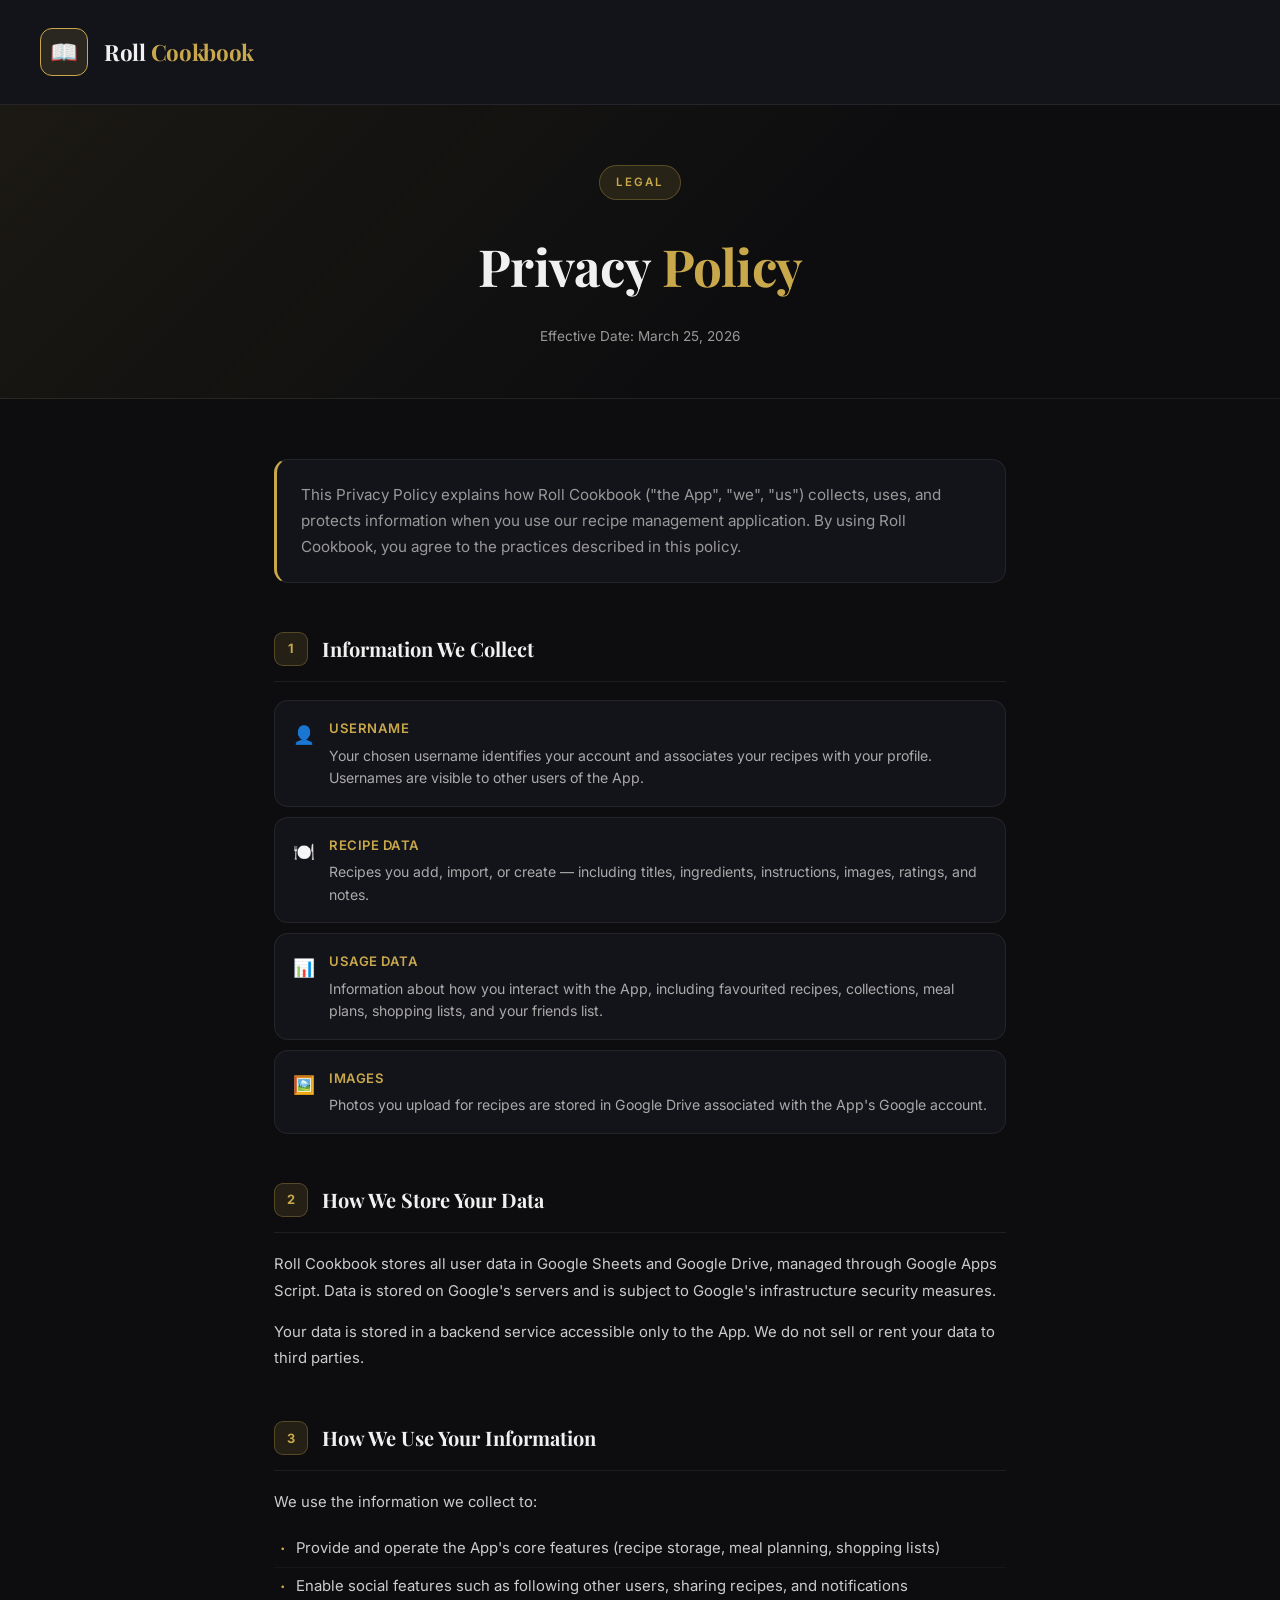
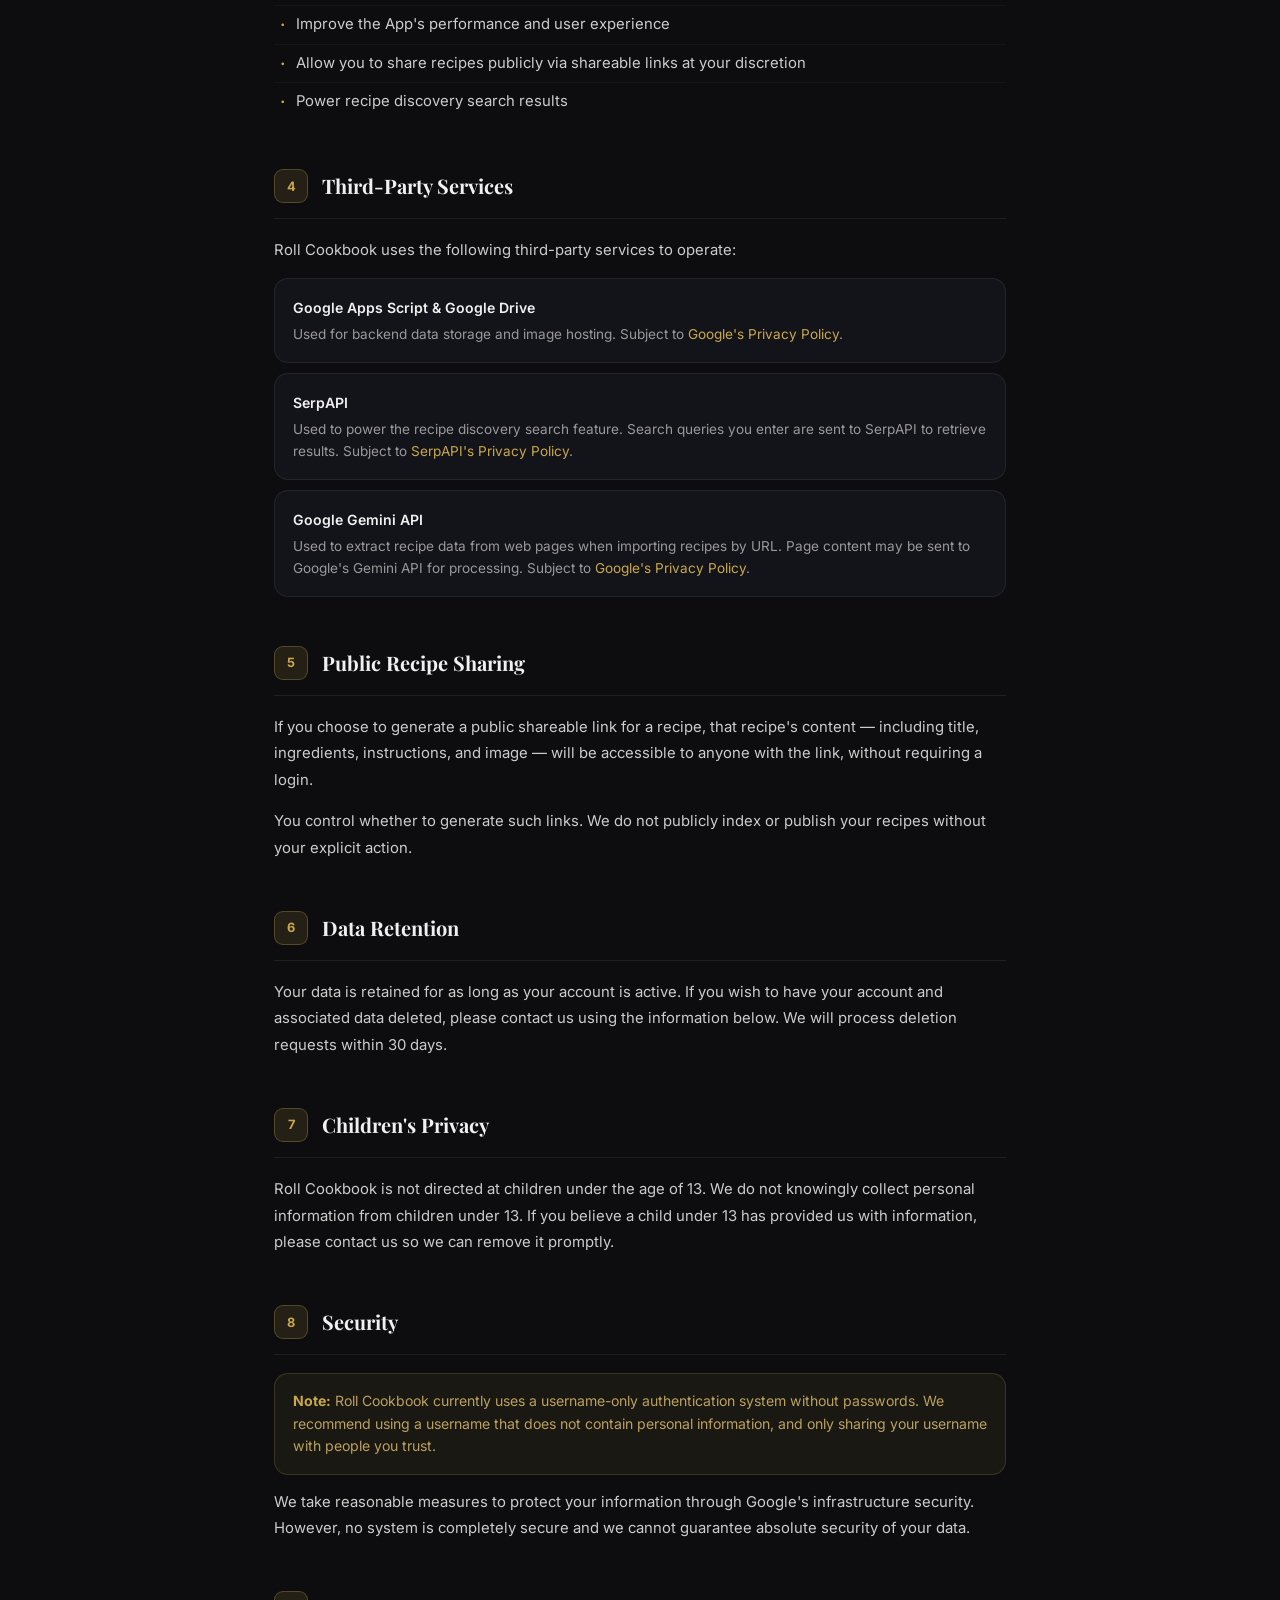
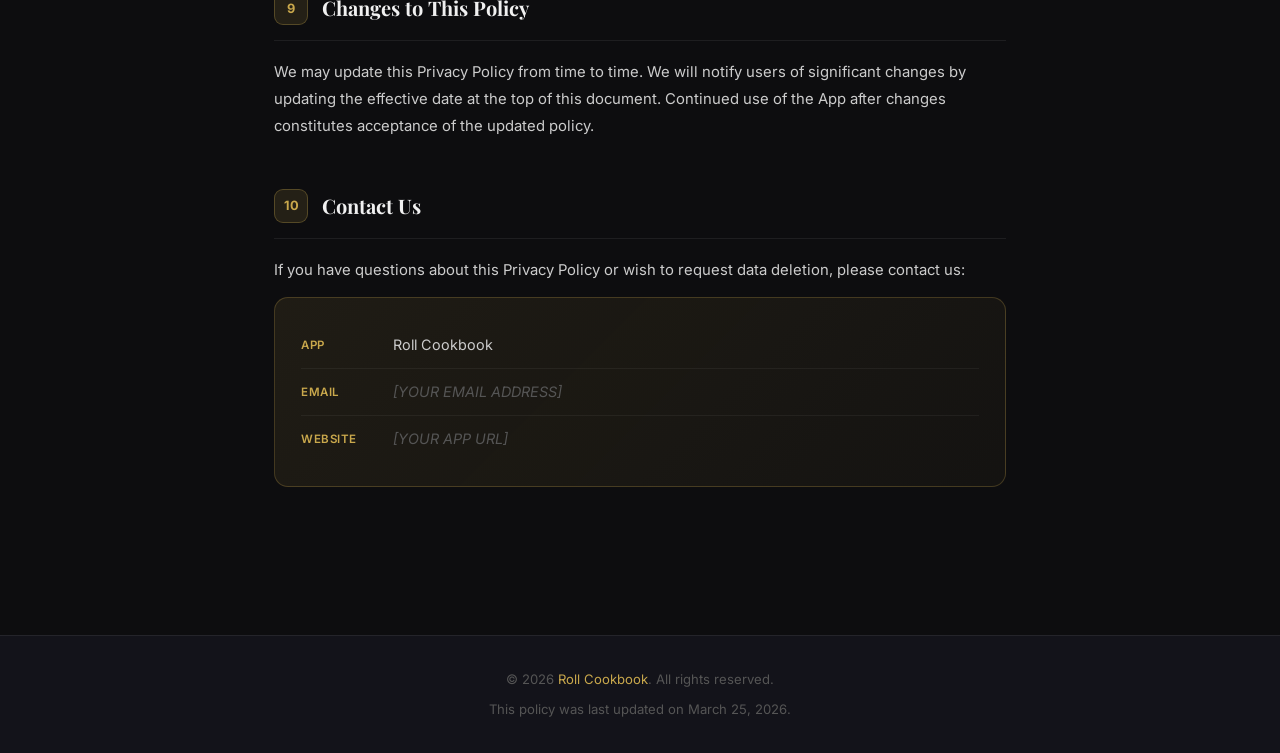
==== privacy_policy.html @ abfa691a "Create privacy_policy.html" ====
<!DOCTYPE html>
<html lang="en">
<head>
  <meta charset="UTF-8">
  <meta name="viewport" content="width=device-width, initial-scale=1.0">
  <title>Privacy Policy — Roll Cookbook</title>
  <style>
    @import url('https://fonts.googleapis.com/css2?family=Playfair+Display:wght@400;700&family=Inter:wght@300;400;500;600&display=swap');

    :root {
      --bg: #0d0d0f;
      --surface: #13131a;
      --gold: #c9a84c;
      --gold-light: #e8c878;
      --gold-dim: rgba(201,168,76,0.12);
      --text: #f0f0f0;
      --text-dim: #999;
      --text-faint: #555;
      --border: rgba(255,255,255,0.07);
      --radius: 14px;
    }

    * { box-sizing: border-box; margin: 0; padding: 0; }

    body {
      font-family: 'Inter', system-ui, sans-serif;
      background: var(--bg);
      color: var(--text);
      line-height: 1.8;
      min-height: 100vh;
    }

    /* ── HEADER ── */
    .site-header {
      background: var(--surface);
      border-bottom: 1px solid var(--border);
      padding: 28px 40px;
      display: flex;
      align-items: center;
      gap: 16px;
    }

    .logo-icon {
      width: 48px;
      height: 48px;
      background: var(--gold-dim);
      border: 1.5px solid var(--gold);
      border-radius: 12px;
      display: flex;
      align-items: center;
      justify-content: center;
      font-size: 1.4em;
    }

    .logo-text {
      font-family: 'Playfair Display', Georgia, serif;
      font-size: 1.4em;
      font-weight: 700;
      letter-spacing: -0.3px;
    }

    .logo-text span { color: var(--gold); }

    /* ── HERO ── */
    .hero {
      background: linear-gradient(135deg, rgba(201,168,76,0.08) 0%, rgba(0,0,0,0) 60%);
      border-bottom: 1px solid var(--border);
      padding: 60px 40px 50px;
      text-align: center;
    }

    .hero-tag {
      display: inline-block;
      background: var(--gold-dim);
      border: 1px solid rgba(201,168,76,0.3);
      color: var(--gold);
      font-size: 0.72em;
      font-weight: 600;
      letter-spacing: 2px;
      text-transform: uppercase;
      padding: 6px 16px;
      border-radius: 20px;
      margin-bottom: 20px;
    }

    .hero h1 {
      font-family: 'Playfair Display', Georgia, serif;
      font-size: clamp(2em, 5vw, 3.2em);
      font-weight: 700;
      letter-spacing: -0.5px;
      margin-bottom: 12px;
    }

    .hero h1 span { color: var(--gold); }

    .hero-date {
      font-size: 0.85em;
      color: var(--text-dim);
    }

    /* ── LAYOUT ── */
    .container {
      max-width: 780px;
      margin: 0 auto;
      padding: 60px 24px 100px;
    }

    /* ── INTRO ── */
    .intro {
      background: var(--surface);
      border: 1px solid var(--border);
      border-left: 3px solid var(--gold);
      border-radius: var(--radius);
      padding: 22px 24px;
      margin-bottom: 48px;
      font-size: 0.95em;
      color: var(--text-dim);
      line-height: 1.7;
    }

    /* ── SECTIONS ── */
    .section {
      margin-bottom: 48px;
    }

    .section-header {
      display: flex;
      align-items: center;
      gap: 14px;
      margin-bottom: 18px;
      padding-bottom: 14px;
      border-bottom: 1px solid var(--border);
    }

    .section-num {
      width: 34px;
      height: 34px;
      background: var(--gold-dim);
      border: 1px solid rgba(201,168,76,0.3);
      border-radius: 9px;
      display: flex;
      align-items: center;
      justify-content: center;
      font-size: 0.8em;
      font-weight: 700;
      color: var(--gold);
      flex-shrink: 0;
    }

    .section h2 {
      font-family: 'Playfair Display', Georgia, serif;
      font-size: 1.25em;
      font-weight: 700;
      color: var(--text);
    }

    .section p {
      font-size: 0.93em;
      color: #ccc;
      line-height: 1.8;
      margin-bottom: 14px;
    }

    .section p:last-child { margin-bottom: 0; }

    /* ── DATA ITEMS ── */
    .data-item {
      background: var(--surface);
      border: 1px solid var(--border);
      border-radius: var(--radius);
      padding: 16px 18px;
      margin-bottom: 10px;
      display: flex;
      gap: 14px;
      align-items: flex-start;
    }

    .data-item-icon {
      font-size: 1.1em;
      flex-shrink: 0;
      margin-top: 2px;
    }

    .data-item-label {
      font-size: 0.82em;
      font-weight: 600;
      color: var(--gold);
      text-transform: uppercase;
      letter-spacing: 0.5px;
      margin-bottom: 4px;
    }

    .data-item-desc {
      font-size: 0.88em;
      color: #aaa;
      line-height: 1.6;
    }

    /* ── THIRD PARTY ── */
    .third-party-item {
      background: var(--surface);
      border: 1px solid var(--border);
      border-radius: var(--radius);
      padding: 16px 18px;
      margin-bottom: 10px;
    }

    .third-party-name {
      font-size: 0.88em;
      font-weight: 600;
      color: var(--text);
      margin-bottom: 4px;
    }

    .third-party-desc {
      font-size: 0.85em;
      color: #999;
      line-height: 1.6;
    }

    .third-party-desc a {
      color: var(--gold);
      text-decoration: none;
    }

    .third-party-desc a:hover { text-decoration: underline; }

    /* ── LIST ── */
    .styled-list {
      list-style: none;
      padding: 0;
      margin: 0 0 14px 0;
    }

    .styled-list li {
      font-size: 0.93em;
      color: #ccc;
      line-height: 1.7;
      padding: 6px 0 6px 22px;
      position: relative;
      border-bottom: 1px solid rgba(255,255,255,0.04);
    }

    .styled-list li:last-child { border-bottom: none; }

    .styled-list li::before {
      content: "·";
      position: absolute;
      left: 6px;
      color: var(--gold);
      font-size: 1.4em;
      line-height: 1.2;
    }

    /* ── CONTACT CARD ── */
    .contact-card {
      background: linear-gradient(135deg, rgba(201,168,76,0.1), rgba(201,168,76,0.04));
      border: 1px solid rgba(201,168,76,0.25);
      border-radius: var(--radius);
      padding: 24px 26px;
    }

    .contact-row {
      display: flex;
      align-items: center;
      gap: 12px;
      padding: 10px 0;
      border-bottom: 1px solid rgba(255,255,255,0.05);
      font-size: 0.9em;
    }

    .contact-row:last-child { border-bottom: none; }

    .contact-label {
      color: var(--gold);
      font-weight: 600;
      font-size: 0.8em;
      text-transform: uppercase;
      letter-spacing: 0.5px;
      width: 80px;
      flex-shrink: 0;
    }

    .contact-value {
      color: #ccc;
    }

    .contact-placeholder {
      color: var(--text-faint);
      font-style: italic;
    }

    /* ── WARNING BOX ── */
    .warning-box {
      background: rgba(201,168,76,0.07);
      border: 1px solid rgba(201,168,76,0.2);
      border-radius: var(--radius);
      padding: 16px 18px;
      margin-bottom: 14px;
      font-size: 0.88em;
      color: #bba060;
      line-height: 1.6;
    }

    .warning-box strong { color: var(--gold); }

    /* ── FOOTER ── */
    .site-footer {
      background: var(--surface);
      border-top: 1px solid var(--border);
      padding: 32px 40px;
      text-align: center;
      font-size: 0.82em;
      color: var(--text-faint);
    }

    .site-footer span { color: var(--gold); }

    /* ── RESPONSIVE ── */
    @media (max-width: 600px) {
      .site-header { padding: 20px; }
      .hero { padding: 40px 20px 36px; }
      .container { padding: 40px 16px 80px; }
      .site-footer { padding: 24px 20px; }
    }
  </style>
</head>
<body>

  <header class="site-header">
    <div class="logo-icon">📖</div>
    <div class="logo-text">Roll <span>Cookbook</span></div>
  </header>

  <div class="hero">
    <div class="hero-tag">Legal</div>
    <h1>Privacy <span>Policy</span></h1>
    <div class="hero-date">Effective Date: March 25, 2026</div>
  </div>

  <div class="container">

    <div class="intro">
      This Privacy Policy explains how Roll Cookbook ("the App", "we", "us") collects, uses, and protects information when you use our recipe management application. By using Roll Cookbook, you agree to the practices described in this policy.
    </div>

    <!-- 1. Information We Collect -->
    <div class="section">
      <div class="section-header">
        <div class="section-num">1</div>
        <h2>Information We Collect</h2>
      </div>

      <div class="data-item">
        <div class="data-item-icon">👤</div>
        <div>
          <div class="data-item-label">Username</div>
          <div class="data-item-desc">Your chosen username identifies your account and associates your recipes with your profile. Usernames are visible to other users of the App.</div>
        </div>
      </div>

      <div class="data-item">
        <div class="data-item-icon">🍽️</div>
        <div>
          <div class="data-item-label">Recipe Data</div>
          <div class="data-item-desc">Recipes you add, import, or create — including titles, ingredients, instructions, images, ratings, and notes.</div>
        </div>
      </div>

      <div class="data-item">
        <div class="data-item-icon">📊</div>
        <div>
          <div class="data-item-label">Usage Data</div>
          <div class="data-item-desc">Information about how you interact with the App, including favourited recipes, collections, meal plans, shopping lists, and your friends list.</div>
        </div>
      </div>

      <div class="data-item">
        <div class="data-item-icon">🖼️</div>
        <div>
          <div class="data-item-label">Images</div>
          <div class="data-item-desc">Photos you upload for recipes are stored in Google Drive associated with the App's Google account.</div>
        </div>
      </div>
    </div>

    <!-- 2. How We Store Your Data -->
    <div class="section">
      <div class="section-header">
        <div class="section-num">2</div>
        <h2>How We Store Your Data</h2>
      </div>
      <p>Roll Cookbook stores all user data in Google Sheets and Google Drive, managed through Google Apps Script. Data is stored on Google's servers and is subject to Google's infrastructure security measures.</p>
      <p>Your data is stored in a backend service accessible only to the App. We do not sell or rent your data to third parties.</p>
    </div>

    <!-- 3. How We Use Your Information -->
    <div class="section">
      <div class="section-header">
        <div class="section-num">3</div>
        <h2>How We Use Your Information</h2>
      </div>
      <p>We use the information we collect to:</p>
      <ul class="styled-list">
        <li>Provide and operate the App's core features (recipe storage, meal planning, shopping lists)</li>
        <li>Enable social features such as following other users, sharing recipes, and notifications</li>
        <li>Improve the App's performance and user experience</li>
        <li>Allow you to share recipes publicly via shareable links at your discretion</li>
        <li>Power recipe discovery search results</li>
      </ul>
    </div>

    <!-- 4. Third-Party Services -->
    <div class="section">
      <div class="section-header">
        <div class="section-num">4</div>
        <h2>Third-Party Services</h2>
      </div>
      <p>Roll Cookbook uses the following third-party services to operate:</p>

      <div class="third-party-item">
        <div class="third-party-name">Google Apps Script &amp; Google Drive</div>
        <div class="third-party-desc">Used for backend data storage and image hosting. Subject to <a href="https://policies.google.com/privacy" target="_blank">Google's Privacy Policy</a>.</div>
      </div>

      <div class="third-party-item">
        <div class="third-party-name">SerpAPI</div>
        <div class="third-party-desc">Used to power the recipe discovery search feature. Search queries you enter are sent to SerpAPI to retrieve results. Subject to <a href="https://serpapi.com/privacy" target="_blank">SerpAPI's Privacy Policy</a>.</div>
      </div>

      <div class="third-party-item">
        <div class="third-party-name">Google Gemini API</div>
        <div class="third-party-desc">Used to extract recipe data from web pages when importing recipes by URL. Page content may be sent to Google's Gemini API for processing. Subject to <a href="https://policies.google.com/privacy" target="_blank">Google's Privacy Policy</a>.</div>
      </div>
    </div>

    <!-- 5. Public Sharing -->
    <div class="section">
      <div class="section-header">
        <div class="section-num">5</div>
        <h2>Public Recipe Sharing</h2>
      </div>
      <p>If you choose to generate a public shareable link for a recipe, that recipe's content — including title, ingredients, instructions, and image — will be accessible to anyone with the link, without requiring a login.</p>
      <p>You control whether to generate such links. We do not publicly index or publish your recipes without your explicit action.</p>
    </div>

    <!-- 6. Data Retention -->
    <div class="section">
      <div class="section-header">
        <div class="section-num">6</div>
        <h2>Data Retention</h2>
      </div>
      <p>Your data is retained for as long as your account is active. If you wish to have your account and associated data deleted, please contact us using the information below. We will process deletion requests within 30 days.</p>
    </div>

    <!-- 7. Children's Privacy -->
    <div class="section">
      <div class="section-header">
        <div class="section-num">7</div>
        <h2>Children's Privacy</h2>
      </div>
      <p>Roll Cookbook is not directed at children under the age of 13. We do not knowingly collect personal information from children under 13. If you believe a child under 13 has provided us with information, please contact us so we can remove it promptly.</p>
    </div>

    <!-- 8. Security -->
    <div class="section">
      <div class="section-header">
        <div class="section-num">8</div>
        <h2>Security</h2>
      </div>
      <div class="warning-box">
        <strong>Note:</strong> Roll Cookbook currently uses a username-only authentication system without passwords. We recommend using a username that does not contain personal information, and only sharing your username with people you trust.
      </div>
      <p>We take reasonable measures to protect your information through Google's infrastructure security. However, no system is completely secure and we cannot guarantee absolute security of your data.</p>
    </div>

    <!-- 9. Changes -->
    <div class="section">
      <div class="section-header">
        <div class="section-num">9</div>
        <h2>Changes to This Policy</h2>
      </div>
      <p>We may update this Privacy Policy from time to time. We will notify users of significant changes by updating the effective date at the top of this document. Continued use of the App after changes constitutes acceptance of the updated policy.</p>
    </div>

    <!-- 10. Contact -->
    <div class="section">
      <div class="section-header">
        <div class="section-num">10</div>
        <h2>Contact Us</h2>
      </div>
      <p>If you have questions about this Privacy Policy or wish to request data deletion, please contact us:</p>
      <div class="contact-card">
        <div class="contact-row">
          <div class="contact-label">App</div>
          <div class="contact-value">Roll Cookbook</div>
        </div>
        <div class="contact-row">
          <div class="contact-label">Email</div>
          <div class="contact-value contact-placeholder">[YOUR EMAIL ADDRESS]</div>
        </div>
        <div class="contact-row">
          <div class="contact-label">Website</div>
          <div class="contact-value contact-placeholder">[YOUR APP URL]</div>
        </div>
      </div>
    </div>

  </div>

  <footer class="site-footer">
    <p>© 2026 <span>Roll Cookbook</span>. All rights reserved.</p>
    <p style="margin-top:6px;">This policy was last updated on March 25, 2026.</p>
  </footer>

</body>
</html>
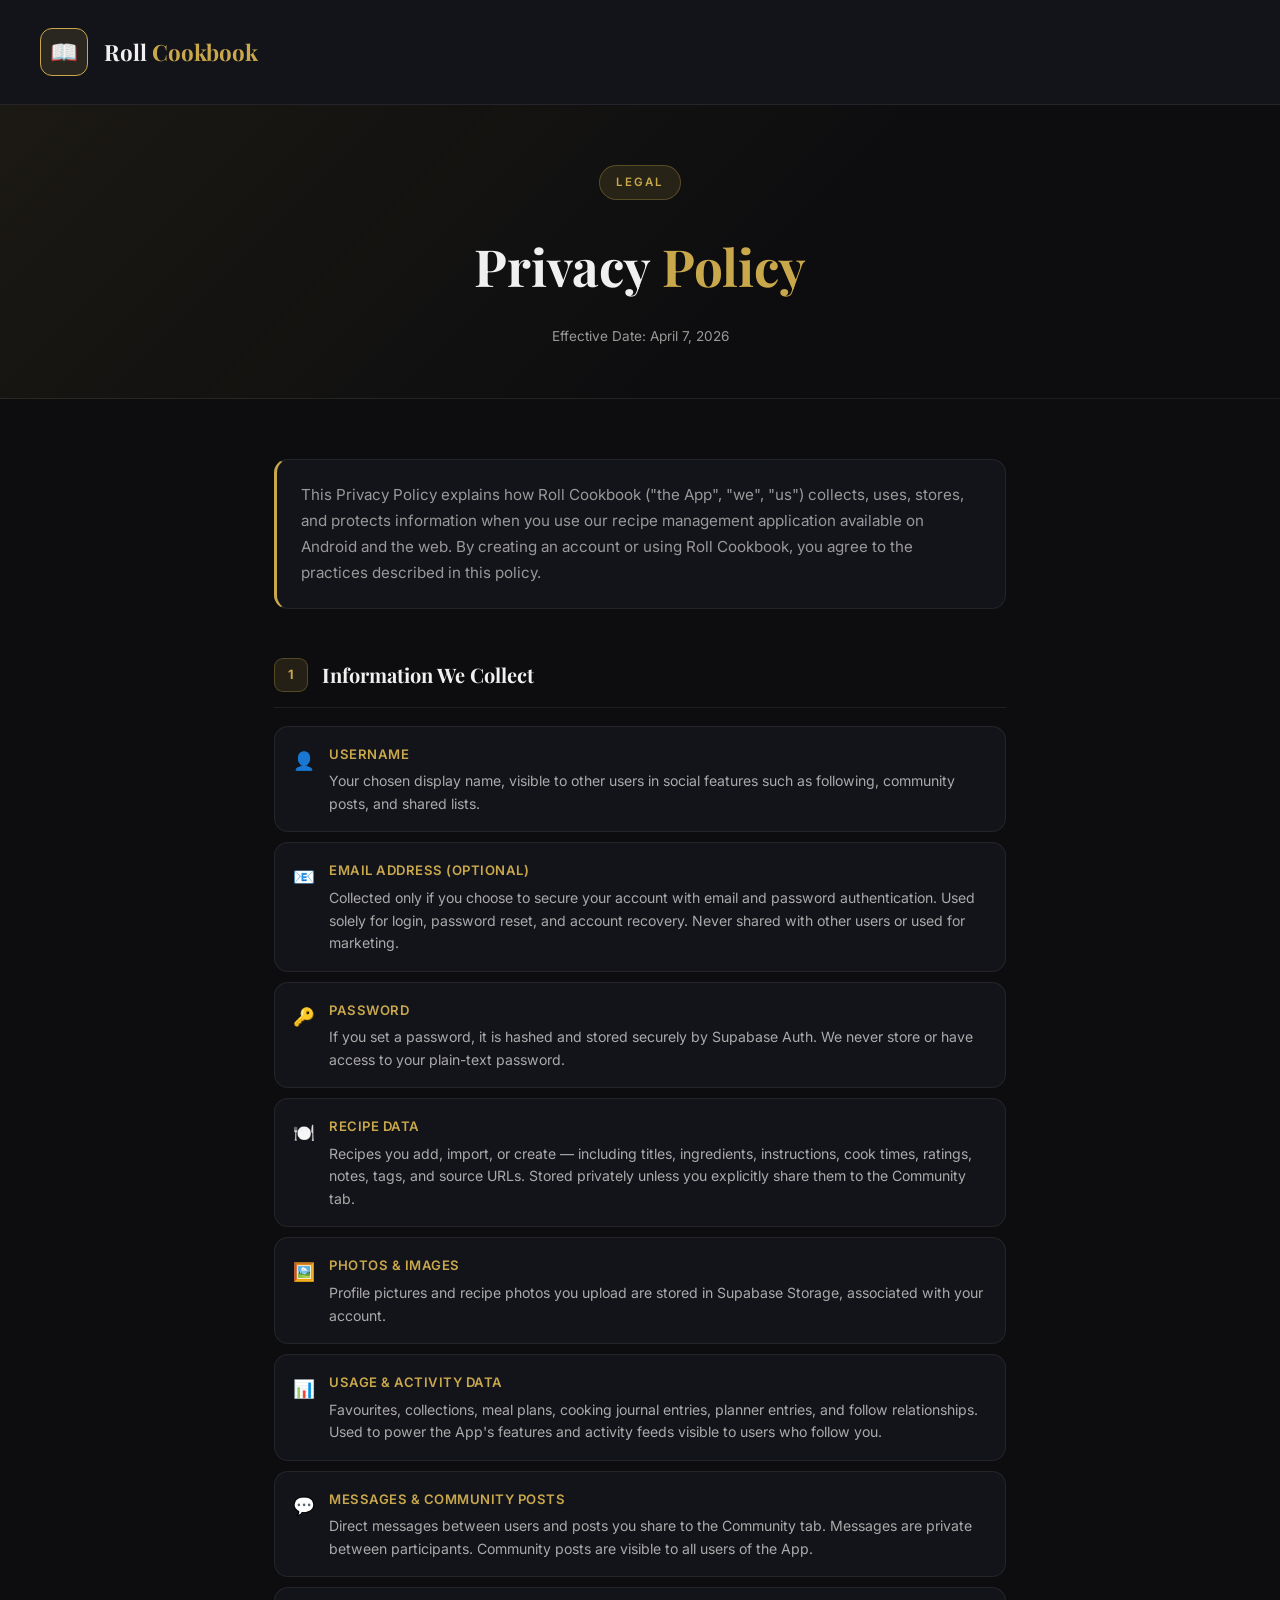
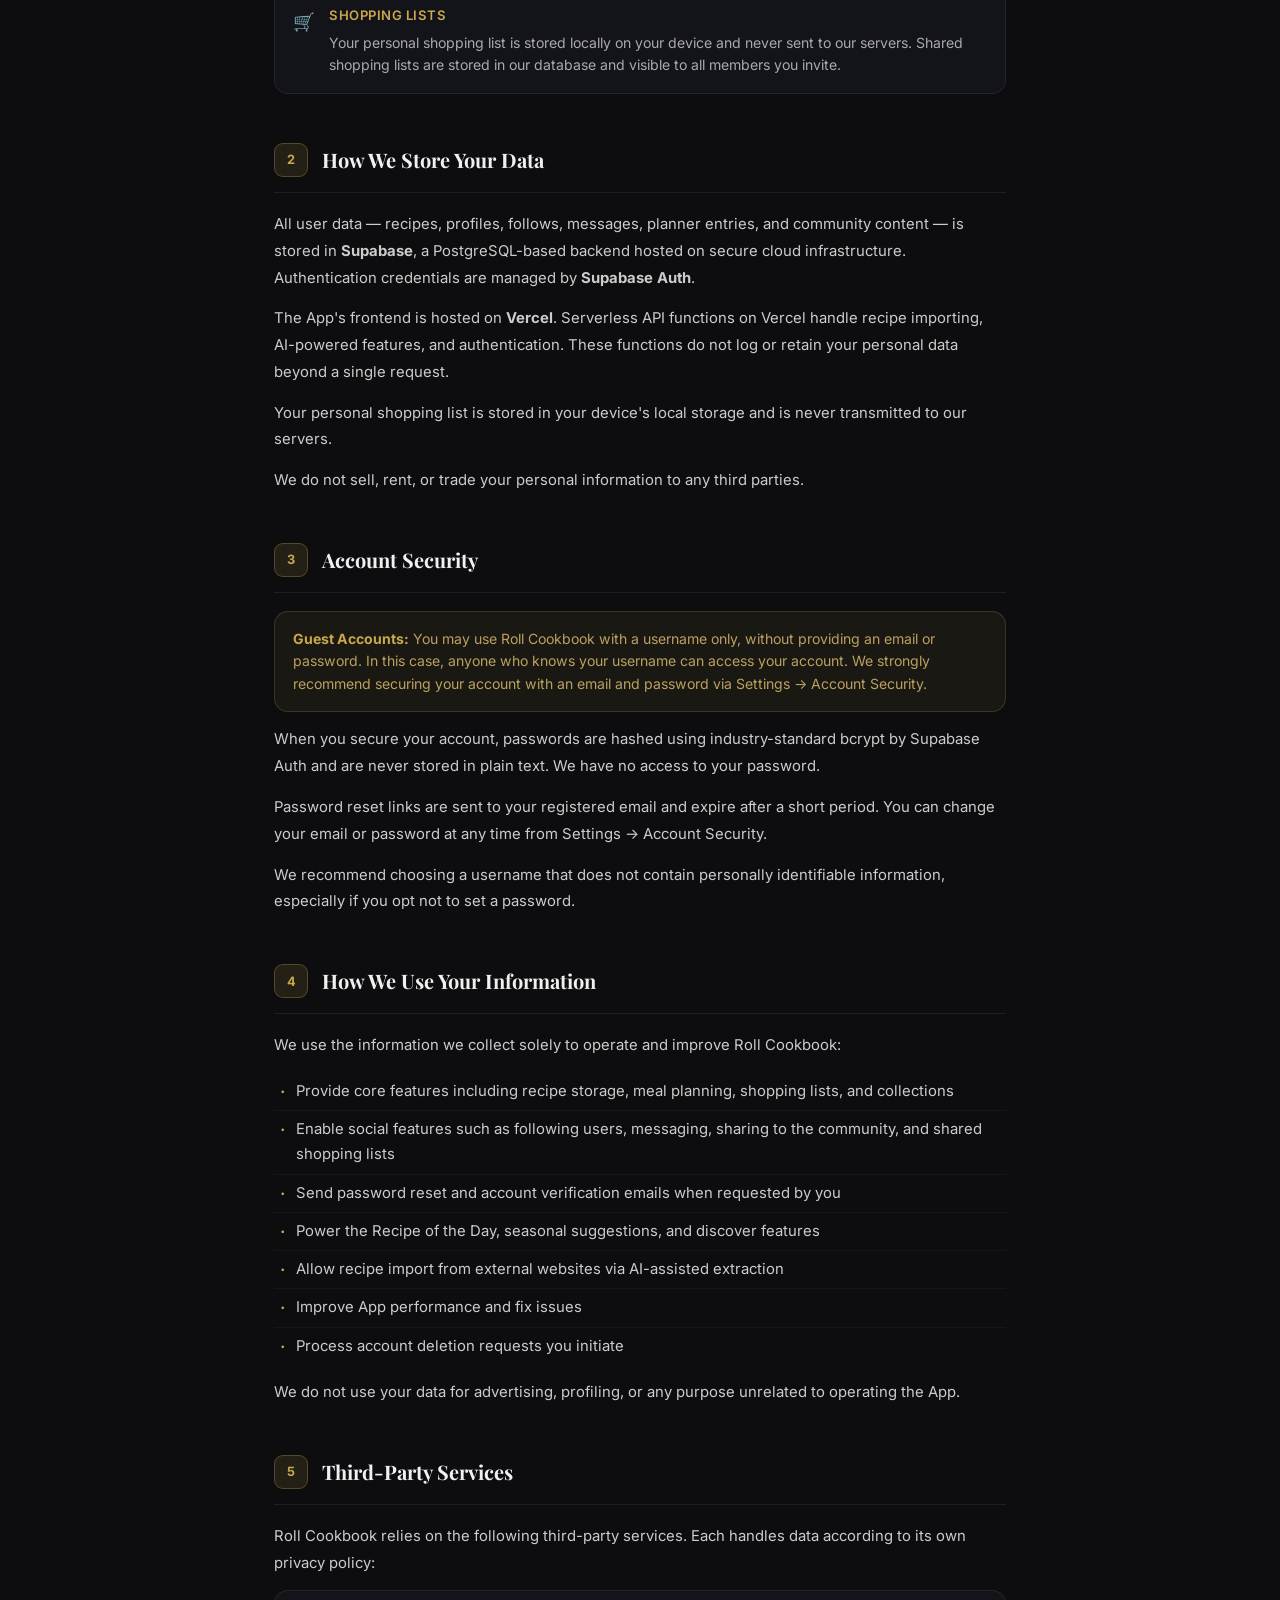
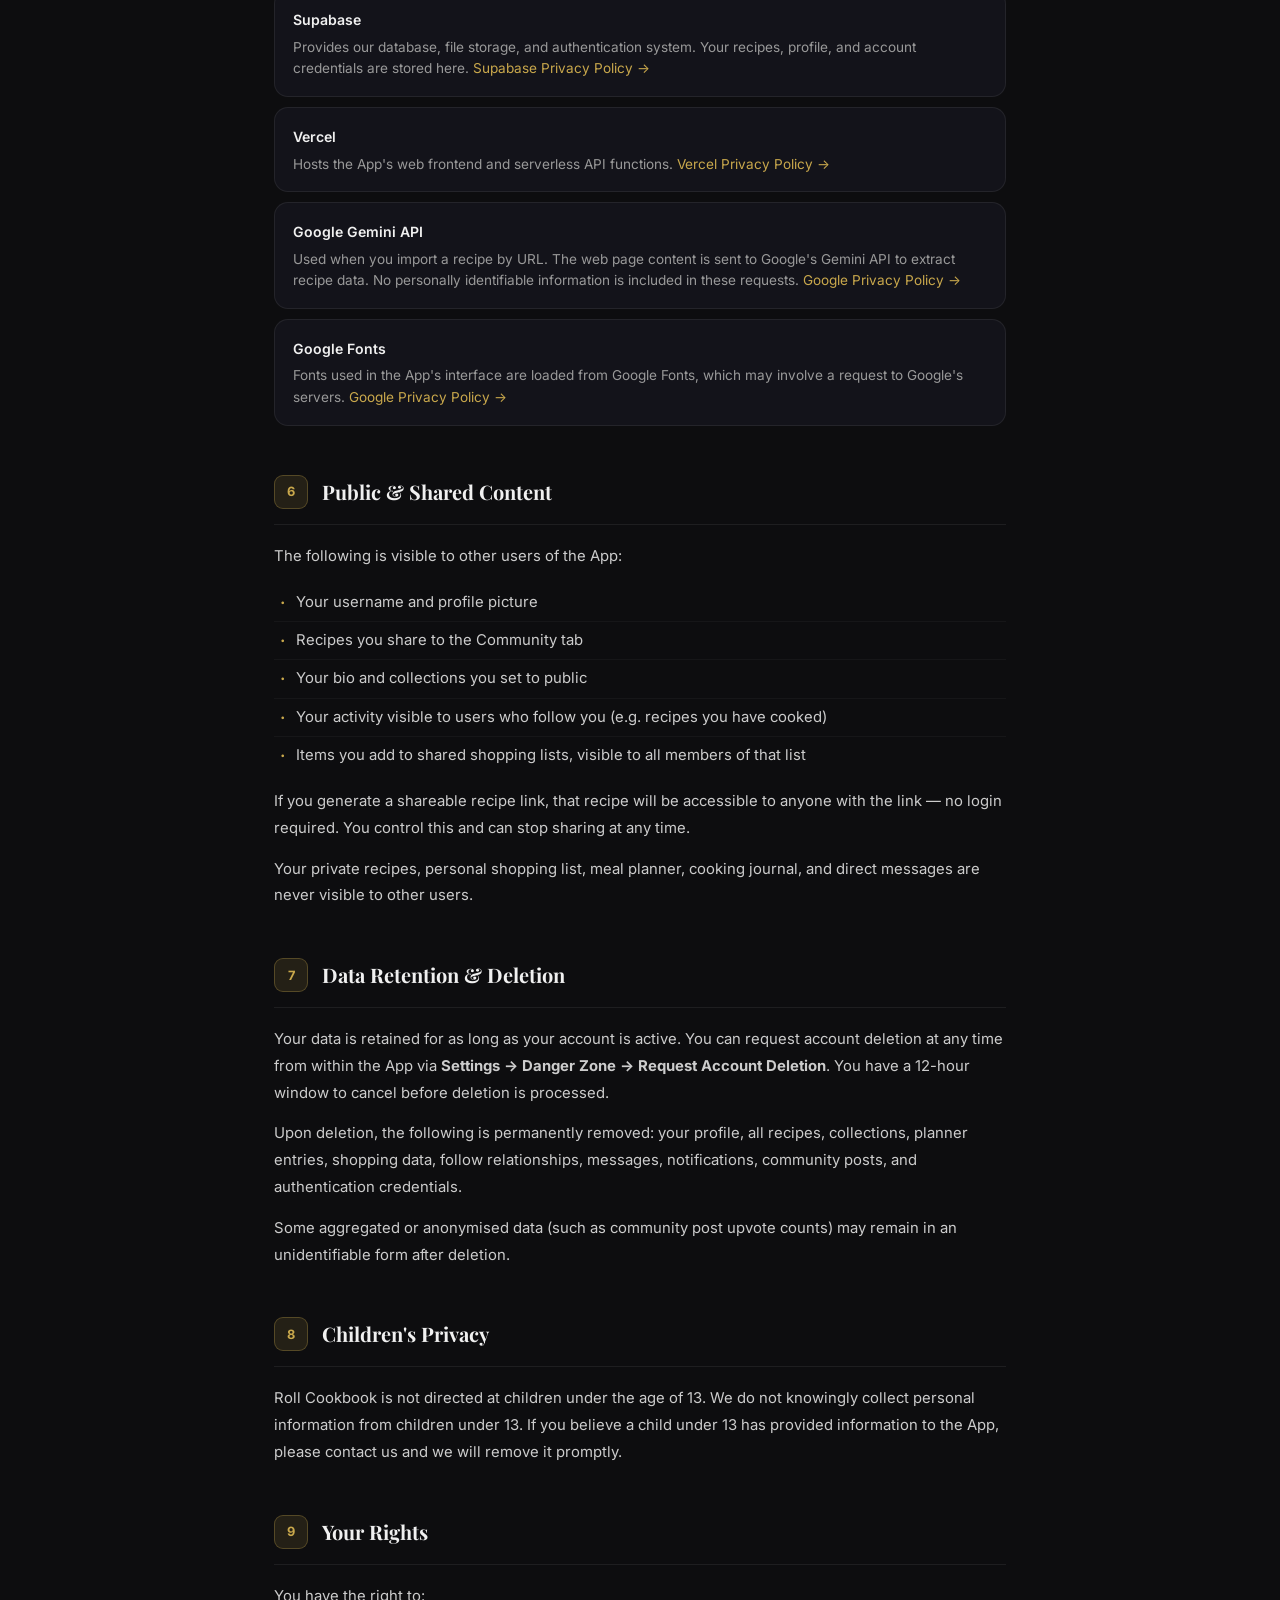
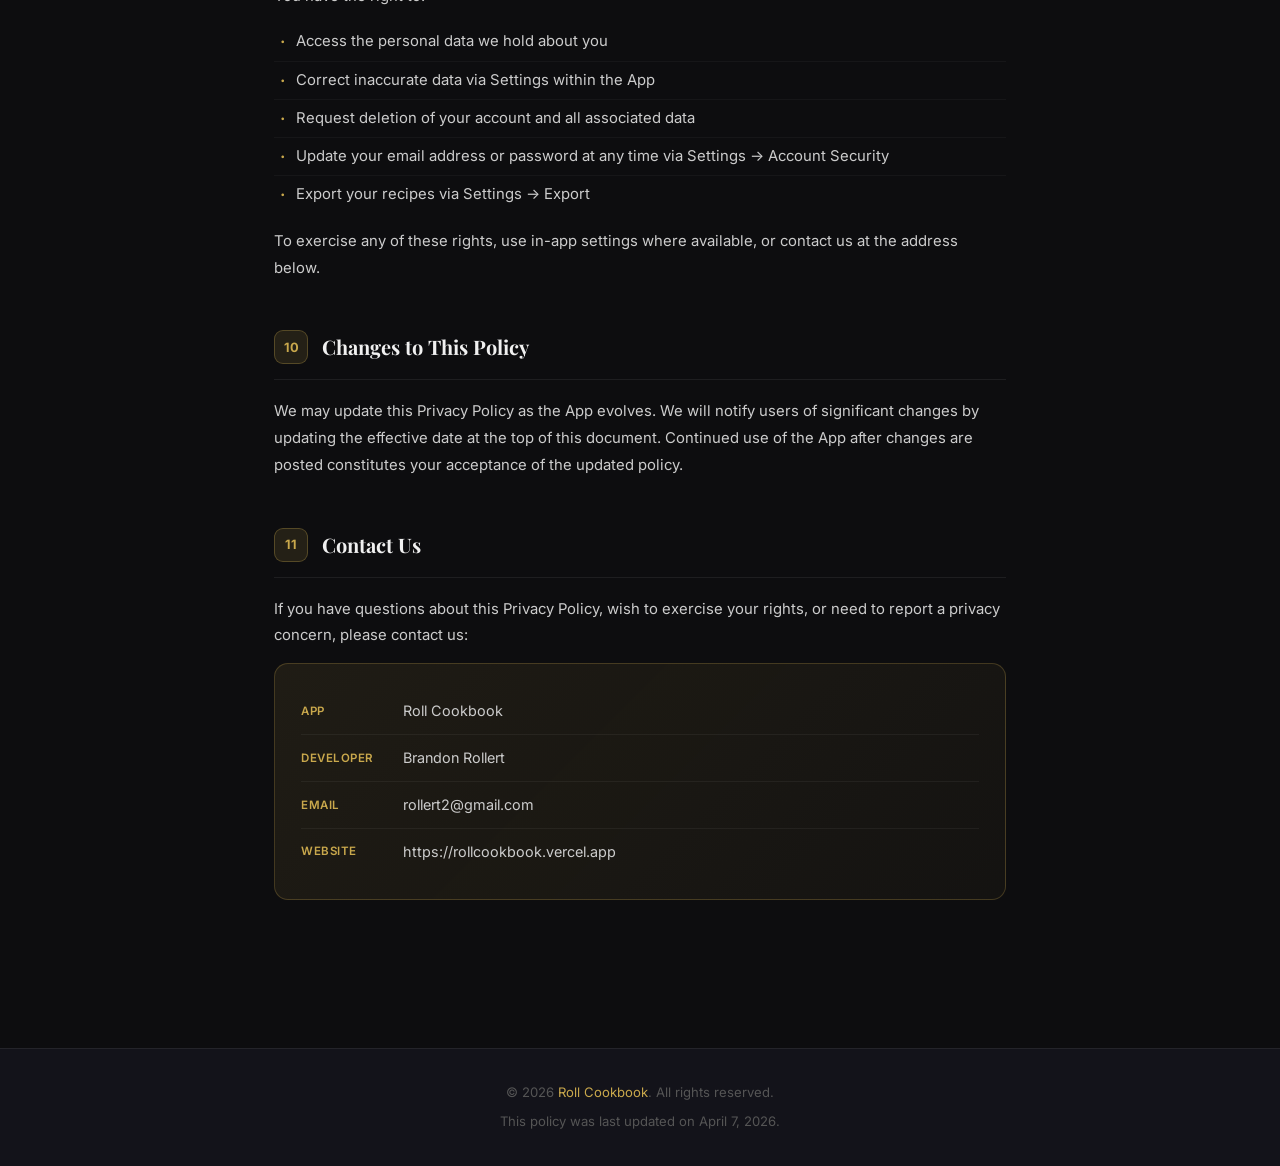
==== commit b19a7223: "Update privacy_policy.html" ====
--- a/privacy_policy.html
+++ b/privacy_policy.html
@@ -6,512 +6,194 @@
   <title>Privacy Policy — Roll Cookbook</title>
   <style>
     @import url('https://fonts.googleapis.com/css2?family=Playfair+Display:wght@400;700&family=Inter:wght@300;400;500;600&display=swap');
-
-    :root {
-      --bg: #0d0d0f;
-      --surface: #13131a;
-      --gold: #c9a84c;
-      --gold-light: #e8c878;
-      --gold-dim: rgba(201,168,76,0.12);
-      --text: #f0f0f0;
-      --text-dim: #999;
-      --text-faint: #555;
-      --border: rgba(255,255,255,0.07);
-      --radius: 14px;
-    }
-
-    * { box-sizing: border-box; margin: 0; padding: 0; }
-
-    body {
-      font-family: 'Inter', system-ui, sans-serif;
-      background: var(--bg);
-      color: var(--text);
-      line-height: 1.8;
-      min-height: 100vh;
-    }
-
-    /* ── HEADER ── */
-    .site-header {
-      background: var(--surface);
-      border-bottom: 1px solid var(--border);
-      padding: 28px 40px;
-      display: flex;
-      align-items: center;
-      gap: 16px;
-    }
-
-    .logo-icon {
-      width: 48px;
-      height: 48px;
-      background: var(--gold-dim);
-      border: 1.5px solid var(--gold);
-      border-radius: 12px;
-      display: flex;
-      align-items: center;
-      justify-content: center;
-      font-size: 1.4em;
-    }
-
-    .logo-text {
-      font-family: 'Playfair Display', Georgia, serif;
-      font-size: 1.4em;
-      font-weight: 700;
-      letter-spacing: -0.3px;
-    }
-
-    .logo-text span { color: var(--gold); }
-
-    /* ── HERO ── */
-    .hero {
-      background: linear-gradient(135deg, rgba(201,168,76,0.08) 0%, rgba(0,0,0,0) 60%);
-      border-bottom: 1px solid var(--border);
-      padding: 60px 40px 50px;
-      text-align: center;
-    }
-
-    .hero-tag {
-      display: inline-block;
-      background: var(--gold-dim);
-      border: 1px solid rgba(201,168,76,0.3);
-      color: var(--gold);
-      font-size: 0.72em;
-      font-weight: 600;
-      letter-spacing: 2px;
-      text-transform: uppercase;
-      padding: 6px 16px;
-      border-radius: 20px;
-      margin-bottom: 20px;
-    }
-
-    .hero h1 {
-      font-family: 'Playfair Display', Georgia, serif;
-      font-size: clamp(2em, 5vw, 3.2em);
-      font-weight: 700;
-      letter-spacing: -0.5px;
-      margin-bottom: 12px;
-    }
-
-    .hero h1 span { color: var(--gold); }
-
-    .hero-date {
-      font-size: 0.85em;
-      color: var(--text-dim);
-    }
-
-    /* ── LAYOUT ── */
-    .container {
-      max-width: 780px;
-      margin: 0 auto;
-      padding: 60px 24px 100px;
-    }
-
-    /* ── INTRO ── */
-    .intro {
-      background: var(--surface);
-      border: 1px solid var(--border);
-      border-left: 3px solid var(--gold);
-      border-radius: var(--radius);
-      padding: 22px 24px;
-      margin-bottom: 48px;
-      font-size: 0.95em;
-      color: var(--text-dim);
-      line-height: 1.7;
-    }
-
-    /* ── SECTIONS ── */
-    .section {
-      margin-bottom: 48px;
-    }
-
-    .section-header {
-      display: flex;
-      align-items: center;
-      gap: 14px;
-      margin-bottom: 18px;
-      padding-bottom: 14px;
-      border-bottom: 1px solid var(--border);
-    }
-
-    .section-num {
-      width: 34px;
-      height: 34px;
-      background: var(--gold-dim);
-      border: 1px solid rgba(201,168,76,0.3);
-      border-radius: 9px;
-      display: flex;
-      align-items: center;
-      justify-content: center;
-      font-size: 0.8em;
-      font-weight: 700;
-      color: var(--gold);
-      flex-shrink: 0;
-    }
-
-    .section h2 {
-      font-family: 'Playfair Display', Georgia, serif;
-      font-size: 1.25em;
-      font-weight: 700;
-      color: var(--text);
-    }
-
-    .section p {
-      font-size: 0.93em;
-      color: #ccc;
-      line-height: 1.8;
-      margin-bottom: 14px;
-    }
-
-    .section p:last-child { margin-bottom: 0; }
-
-    /* ── DATA ITEMS ── */
-    .data-item {
-      background: var(--surface);
-      border: 1px solid var(--border);
-      border-radius: var(--radius);
-      padding: 16px 18px;
-      margin-bottom: 10px;
-      display: flex;
-      gap: 14px;
-      align-items: flex-start;
-    }
-
-    .data-item-icon {
-      font-size: 1.1em;
-      flex-shrink: 0;
-      margin-top: 2px;
-    }
-
-    .data-item-label {
-      font-size: 0.82em;
-      font-weight: 600;
-      color: var(--gold);
-      text-transform: uppercase;
-      letter-spacing: 0.5px;
-      margin-bottom: 4px;
-    }
-
-    .data-item-desc {
-      font-size: 0.88em;
-      color: #aaa;
-      line-height: 1.6;
-    }
-
-    /* ── THIRD PARTY ── */
-    .third-party-item {
-      background: var(--surface);
-      border: 1px solid var(--border);
-      border-radius: var(--radius);
-      padding: 16px 18px;
-      margin-bottom: 10px;
-    }
-
-    .third-party-name {
-      font-size: 0.88em;
-      font-weight: 600;
-      color: var(--text);
-      margin-bottom: 4px;
-    }
-
-    .third-party-desc {
-      font-size: 0.85em;
-      color: #999;
-      line-height: 1.6;
-    }
-
-    .third-party-desc a {
-      color: var(--gold);
-      text-decoration: none;
-    }
-
-    .third-party-desc a:hover { text-decoration: underline; }
-
-    /* ── LIST ── */
-    .styled-list {
-      list-style: none;
-      padding: 0;
-      margin: 0 0 14px 0;
-    }
-
-    .styled-list li {
-      font-size: 0.93em;
-      color: #ccc;
-      line-height: 1.7;
-      padding: 6px 0 6px 22px;
-      position: relative;
-      border-bottom: 1px solid rgba(255,255,255,0.04);
-    }
-
-    .styled-list li:last-child { border-bottom: none; }
-
-    .styled-list li::before {
-      content: "·";
-      position: absolute;
-      left: 6px;
-      color: var(--gold);
-      font-size: 1.4em;
-      line-height: 1.2;
-    }
-
-    /* ── CONTACT CARD ── */
-    .contact-card {
-      background: linear-gradient(135deg, rgba(201,168,76,0.1), rgba(201,168,76,0.04));
-      border: 1px solid rgba(201,168,76,0.25);
-      border-radius: var(--radius);
-      padding: 24px 26px;
-    }
-
-    .contact-row {
-      display: flex;
-      align-items: center;
-      gap: 12px;
-      padding: 10px 0;
-      border-bottom: 1px solid rgba(255,255,255,0.05);
-      font-size: 0.9em;
-    }
-
-    .contact-row:last-child { border-bottom: none; }
-
-    .contact-label {
-      color: var(--gold);
-      font-weight: 600;
-      font-size: 0.8em;
-      text-transform: uppercase;
-      letter-spacing: 0.5px;
-      width: 80px;
-      flex-shrink: 0;
-    }
-
-    .contact-value {
-      color: #ccc;
-    }
-
-    .contact-placeholder {
-      color: var(--text-faint);
-      font-style: italic;
-    }
-
-    /* ── WARNING BOX ── */
-    .warning-box {
-      background: rgba(201,168,76,0.07);
-      border: 1px solid rgba(201,168,76,0.2);
-      border-radius: var(--radius);
-      padding: 16px 18px;
-      margin-bottom: 14px;
-      font-size: 0.88em;
-      color: #bba060;
-      line-height: 1.6;
-    }
-
-    .warning-box strong { color: var(--gold); }
-
-    /* ── FOOTER ── */
-    .site-footer {
-      background: var(--surface);
-      border-top: 1px solid var(--border);
-      padding: 32px 40px;
-      text-align: center;
-      font-size: 0.82em;
-      color: var(--text-faint);
-    }
-
-    .site-footer span { color: var(--gold); }
-
-    /* ── RESPONSIVE ── */
-    @media (max-width: 600px) {
-      .site-header { padding: 20px; }
-      .hero { padding: 40px 20px 36px; }
-      .container { padding: 40px 16px 80px; }
-      .site-footer { padding: 24px 20px; }
-    }
+    :root { --bg:#0d0d0f; --surface:#13131a; --gold:#c9a84c; --gold-dim:rgba(201,168,76,0.12); --text:#f0f0f0; --text-dim:#999; --text-faint:#555; --border:rgba(255,255,255,0.07); --radius:14px; }
+    * { box-sizing:border-box; margin:0; padding:0; }
+    body { font-family:'Inter',system-ui,sans-serif; background:var(--bg); color:var(--text); line-height:1.8; min-height:100vh; }
+    .site-header { background:var(--surface); border-bottom:1px solid var(--border); padding:28px 40px; display:flex; align-items:center; gap:16px; }
+    .logo-icon { width:48px; height:48px; background:var(--gold-dim); border:1.5px solid var(--gold); border-radius:12px; display:flex; align-items:center; justify-content:center; font-size:1.4em; }
+    .logo-text { font-family:"Playfair Display",Georgia,serif; font-size:1.4em; font-weight:700; }
+    .logo-text span { color:var(--gold); }
+    .hero { background:linear-gradient(135deg,rgba(201,168,76,0.08) 0%,rgba(0,0,0,0) 60%); border-bottom:1px solid var(--border); padding:60px 40px 50px; text-align:center; }
+    .hero-tag { display:inline-block; background:var(--gold-dim); border:1px solid rgba(201,168,76,0.3); color:var(--gold); font-size:0.72em; font-weight:600; letter-spacing:2px; text-transform:uppercase; padding:6px 16px; border-radius:20px; margin-bottom:20px; }
+    .hero h1 { font-family:"Playfair Display",Georgia,serif; font-size:clamp(2em,5vw,3.2em); font-weight:700; margin-bottom:12px; }
+    .hero h1 span { color:var(--gold); }
+    .hero-date { font-size:0.85em; color:var(--text-dim); }
+    .container { max-width:780px; margin:0 auto; padding:60px 24px 100px; }
+    .intro { background:var(--surface); border:1px solid var(--border); border-left:3px solid var(--gold); border-radius:var(--radius); padding:22px 24px; margin-bottom:48px; font-size:0.95em; color:var(--text-dim); line-height:1.7; }
+    .section { margin-bottom:48px; }
+    .section-header { display:flex; align-items:center; gap:14px; margin-bottom:18px; padding-bottom:14px; border-bottom:1px solid var(--border); }
+    .section-num { width:34px; height:34px; background:var(--gold-dim); border:1px solid rgba(201,168,76,0.3); border-radius:9px; display:flex; align-items:center; justify-content:center; font-size:0.8em; font-weight:700; color:var(--gold); flex-shrink:0; }
+    .section h2 { font-family:"Playfair Display",Georgia,serif; font-size:1.25em; font-weight:700; }
+    .section p { font-size:0.93em; color:#ccc; line-height:1.8; margin-bottom:14px; }
+    .section p:last-child { margin-bottom:0; }
+    .data-item { background:var(--surface); border:1px solid var(--border); border-radius:var(--radius); padding:16px 18px; margin-bottom:10px; display:flex; gap:14px; align-items:flex-start; }
+    .data-item-icon { font-size:1.1em; flex-shrink:0; margin-top:2px; }
+    .data-item-label { font-size:0.82em; font-weight:600; color:var(--gold); text-transform:uppercase; letter-spacing:0.5px; margin-bottom:4px; }
+    .data-item-desc { font-size:0.88em; color:#aaa; line-height:1.6; }
+    .third-party-item { background:var(--surface); border:1px solid var(--border); border-radius:var(--radius); padding:16px 18px; margin-bottom:10px; }
+    .third-party-name { font-size:0.88em; font-weight:600; color:var(--text); margin-bottom:4px; }
+    .third-party-desc { font-size:0.85em; color:#999; line-height:1.6; }
+    .third-party-desc a { color:var(--gold); text-decoration:none; }
+    .third-party-desc a:hover { text-decoration:underline; }
+    .styled-list { list-style:none; padding:0; margin:0 0 14px 0; }
+    .styled-list li { font-size:0.93em; color:#ccc; line-height:1.7; padding:6px 0 6px 22px; position:relative; border-bottom:1px solid rgba(255,255,255,0.04); }
+    .styled-list li:last-child { border-bottom:none; }
+    .styled-list li::before { content:"·"; position:absolute; left:6px; color:var(--gold); font-size:1.4em; line-height:1.2; }
+    .info-box { background:rgba(201,168,76,0.07); border:1px solid rgba(201,168,76,0.2); border-radius:var(--radius); padding:16px 18px; margin-bottom:14px; font-size:0.88em; color:#bba060; line-height:1.6; }
+    .info-box strong { color:var(--gold); }
+    .contact-card { background:linear-gradient(135deg,rgba(201,168,76,0.1),rgba(201,168,76,0.04)); border:1px solid rgba(201,168,76,0.25); border-radius:var(--radius); padding:24px 26px; }
+    .contact-row { display:flex; align-items:center; gap:12px; padding:10px 0; border-bottom:1px solid rgba(255,255,255,0.05); font-size:0.9em; }
+    .contact-row:last-child { border-bottom:none; }
+    .contact-label { color:var(--gold); font-weight:600; font-size:0.8em; text-transform:uppercase; letter-spacing:0.5px; width:90px; flex-shrink:0; }
+    .contact-value { color:#ccc; }
+    .site-footer { background:var(--surface); border-top:1px solid var(--border); padding:32px 40px; text-align:center; font-size:0.82em; color:var(--text-faint); }
+    .site-footer span { color:var(--gold); }
+    @media(max-width:600px){ .site-header{padding:20px;} .hero{padding:40px 20px 36px;} .container{padding:40px 16px 80px;} .site-footer{padding:24px 20px;} }
   </style>
 </head>
 <body>
 
-  <header class="site-header">
-    <div class="logo-icon">📖</div>
-    <div class="logo-text">Roll <span>Cookbook</span></div>
-  </header>
+<header class="site-header">
+  <div class="logo-icon">📖</div>
+  <div class="logo-text">Roll <span>Cookbook</span></div>
+</header>
 
-  <div class="hero">
-    <div class="hero-tag">Legal</div>
-    <h1>Privacy <span>Policy</span></h1>
-    <div class="hero-date">Effective Date: March 25, 2026</div>
+<div class="hero">
+  <div class="hero-tag">Legal</div>
+  <h1>Privacy <span>Policy</span></h1>
+  <div class="hero-date">Effective Date: April 7, 2026</div>
+</div>
+
+<div class="container">
+
+  <div class="intro">
+    This Privacy Policy explains how Roll Cookbook ("the App", "we", "us") collects, uses, stores, and protects information when you use our recipe management application available on Android and the web. By creating an account or using Roll Cookbook, you agree to the practices described in this policy.
   </div>
 
-  <div class="container">
-
-    <div class="intro">
-      This Privacy Policy explains how Roll Cookbook ("the App", "we", "us") collects, uses, and protects information when you use our recipe management application. By using Roll Cookbook, you agree to the practices described in this policy.
-    </div>
-
-    <!-- 1. Information We Collect -->
-    <div class="section">
-      <div class="section-header">
-        <div class="section-num">1</div>
-        <h2>Information We Collect</h2>
-      </div>
-
-      <div class="data-item">
-        <div class="data-item-icon">👤</div>
-        <div>
-          <div class="data-item-label">Username</div>
-          <div class="data-item-desc">Your chosen username identifies your account and associates your recipes with your profile. Usernames are visible to other users of the App.</div>
-        </div>
-      </div>
-
-      <div class="data-item">
-        <div class="data-item-icon">🍽️</div>
-        <div>
-          <div class="data-item-label">Recipe Data</div>
-          <div class="data-item-desc">Recipes you add, import, or create — including titles, ingredients, instructions, images, ratings, and notes.</div>
-        </div>
-      </div>
-
-      <div class="data-item">
-        <div class="data-item-icon">📊</div>
-        <div>
-          <div class="data-item-label">Usage Data</div>
-          <div class="data-item-desc">Information about how you interact with the App, including favourited recipes, collections, meal plans, shopping lists, and your friends list.</div>
-        </div>
-      </div>
-
-      <div class="data-item">
-        <div class="data-item-icon">🖼️</div>
-        <div>
-          <div class="data-item-label">Images</div>
-          <div class="data-item-desc">Photos you upload for recipes are stored in Google Drive associated with the App's Google account.</div>
-        </div>
-      </div>
-    </div>
-
-    <!-- 2. How We Store Your Data -->
-    <div class="section">
-      <div class="section-header">
-        <div class="section-num">2</div>
-        <h2>How We Store Your Data</h2>
-      </div>
-      <p>Roll Cookbook stores all user data in Google Sheets and Google Drive, managed through Google Apps Script. Data is stored on Google's servers and is subject to Google's infrastructure security measures.</p>
-      <p>Your data is stored in a backend service accessible only to the App. We do not sell or rent your data to third parties.</p>
-    </div>
-
-    <!-- 3. How We Use Your Information -->
-    <div class="section">
-      <div class="section-header">
-        <div class="section-num">3</div>
-        <h2>How We Use Your Information</h2>
-      </div>
-      <p>We use the information we collect to:</p>
-      <ul class="styled-list">
-        <li>Provide and operate the App's core features (recipe storage, meal planning, shopping lists)</li>
-        <li>Enable social features such as following other users, sharing recipes, and notifications</li>
-        <li>Improve the App's performance and user experience</li>
-        <li>Allow you to share recipes publicly via shareable links at your discretion</li>
-        <li>Power recipe discovery search results</li>
-      </ul>
-    </div>
-
-    <!-- 4. Third-Party Services -->
-    <div class="section">
-      <div class="section-header">
-        <div class="section-num">4</div>
-        <h2>Third-Party Services</h2>
-      </div>
-      <p>Roll Cookbook uses the following third-party services to operate:</p>
-
-      <div class="third-party-item">
-        <div class="third-party-name">Google Apps Script &amp; Google Drive</div>
-        <div class="third-party-desc">Used for backend data storage and image hosting. Subject to <a href="https://policies.google.com/privacy" target="_blank">Google's Privacy Policy</a>.</div>
-      </div>
-
-      <div class="third-party-item">
-        <div class="third-party-name">SerpAPI</div>
-        <div class="third-party-desc">Used to power the recipe discovery search feature. Search queries you enter are sent to SerpAPI to retrieve results. Subject to <a href="https://serpapi.com/privacy" target="_blank">SerpAPI's Privacy Policy</a>.</div>
-      </div>
-
-      <div class="third-party-item">
-        <div class="third-party-name">Google Gemini API</div>
-        <div class="third-party-desc">Used to extract recipe data from web pages when importing recipes by URL. Page content may be sent to Google's Gemini API for processing. Subject to <a href="https://policies.google.com/privacy" target="_blank">Google's Privacy Policy</a>.</div>
-      </div>
-    </div>
-
-    <!-- 5. Public Sharing -->
-    <div class="section">
-      <div class="section-header">
-        <div class="section-num">5</div>
-        <h2>Public Recipe Sharing</h2>
-      </div>
-      <p>If you choose to generate a public shareable link for a recipe, that recipe's content — including title, ingredients, instructions, and image — will be accessible to anyone with the link, without requiring a login.</p>
-      <p>You control whether to generate such links. We do not publicly index or publish your recipes without your explicit action.</p>
-    </div>
-
-    <!-- 6. Data Retention -->
-    <div class="section">
-      <div class="section-header">
-        <div class="section-num">6</div>
-        <h2>Data Retention</h2>
-      </div>
-      <p>Your data is retained for as long as your account is active. If you wish to have your account and associated data deleted, please contact us using the information below. We will process deletion requests within 30 days.</p>
-    </div>
-
-    <!-- 7. Children's Privacy -->
-    <div class="section">
-      <div class="section-header">
-        <div class="section-num">7</div>
-        <h2>Children's Privacy</h2>
-      </div>
-      <p>Roll Cookbook is not directed at children under the age of 13. We do not knowingly collect personal information from children under 13. If you believe a child under 13 has provided us with information, please contact us so we can remove it promptly.</p>
-    </div>
-
-    <!-- 8. Security -->
-    <div class="section">
-      <div class="section-header">
-        <div class="section-num">8</div>
-        <h2>Security</h2>
-      </div>
-      <div class="warning-box">
-        <strong>Note:</strong> Roll Cookbook currently uses a username-only authentication system without passwords. We recommend using a username that does not contain personal information, and only sharing your username with people you trust.
-      </div>
-      <p>We take reasonable measures to protect your information through Google's infrastructure security. However, no system is completely secure and we cannot guarantee absolute security of your data.</p>
-    </div>
-
-    <!-- 9. Changes -->
-    <div class="section">
-      <div class="section-header">
-        <div class="section-num">9</div>
-        <h2>Changes to This Policy</h2>
-      </div>
-      <p>We may update this Privacy Policy from time to time. We will notify users of significant changes by updating the effective date at the top of this document. Continued use of the App after changes constitutes acceptance of the updated policy.</p>
-    </div>
-
-    <!-- 10. Contact -->
-    <div class="section">
-      <div class="section-header">
-        <div class="section-num">10</div>
-        <h2>Contact Us</h2>
-      </div>
-      <p>If you have questions about this Privacy Policy or wish to request data deletion, please contact us:</p>
-      <div class="contact-card">
-        <div class="contact-row">
-          <div class="contact-label">App</div>
-          <div class="contact-value">Roll Cookbook</div>
-        </div>
-        <div class="contact-row">
-          <div class="contact-label">Email</div>
-          <div class="contact-value contact-placeholder">[YOUR EMAIL ADDRESS]</div>
-        </div>
-        <div class="contact-row">
-          <div class="contact-label">Website</div>
-          <div class="contact-value contact-placeholder">[YOUR APP URL]</div>
-        </div>
-      </div>
-    </div>
-
+  <!-- 1 -->
+  <div class="section">
+    <div class="section-header"><div class="section-num">1</div><h2>Information We Collect</h2></div>
+    <div class="data-item"><div class="data-item-icon">👤</div><div><div class="data-item-label">Username</div><div class="data-item-desc">Your chosen display name, visible to other users in social features such as following, community posts, and shared lists.</div></div></div>
+    <div class="data-item"><div class="data-item-icon">📧</div><div><div class="data-item-label">Email Address (optional)</div><div class="data-item-desc">Collected only if you choose to secure your account with email and password authentication. Used solely for login, password reset, and account recovery. Never shared with other users or used for marketing.</div></div></div>
+    <div class="data-item"><div class="data-item-icon">🔑</div><div><div class="data-item-label">Password</div><div class="data-item-desc">If you set a password, it is hashed and stored securely by Supabase Auth. We never store or have access to your plain-text password.</div></div></div>
+    <div class="data-item"><div class="data-item-icon">🍽️</div><div><div class="data-item-label">Recipe Data</div><div class="data-item-desc">Recipes you add, import, or create — including titles, ingredients, instructions, cook times, ratings, notes, tags, and source URLs. Stored privately unless you explicitly share them to the Community tab.</div></div></div>
+    <div class="data-item"><div class="data-item-icon">🖼️</div><div><div class="data-item-label">Photos &amp; Images</div><div class="data-item-desc">Profile pictures and recipe photos you upload are stored in Supabase Storage, associated with your account.</div></div></div>
+    <div class="data-item"><div class="data-item-icon">📊</div><div><div class="data-item-label">Usage &amp; Activity Data</div><div class="data-item-desc">Favourites, collections, meal plans, cooking journal entries, planner entries, and follow relationships. Used to power the App's features and activity feeds visible to users who follow you.</div></div></div>
+    <div class="data-item"><div class="data-item-icon">💬</div><div><div class="data-item-label">Messages &amp; Community Posts</div><div class="data-item-desc">Direct messages between users and posts you share to the Community tab. Messages are private between participants. Community posts are visible to all users of the App.</div></div></div>
+    <div class="data-item"><div class="data-item-icon">🛒</div><div><div class="data-item-label">Shopping Lists</div><div class="data-item-desc">Your personal shopping list is stored locally on your device and never sent to our servers. Shared shopping lists are stored in our database and visible to all members you invite.</div></div></div>
   </div>
 
-  <footer class="site-footer">
-    <p>© 2026 <span>Roll Cookbook</span>. All rights reserved.</p>
-    <p style="margin-top:6px;">This policy was last updated on March 25, 2026.</p>
-  </footer>
+  <!-- 2 -->
+  <div class="section">
+    <div class="section-header"><div class="section-num">2</div><h2>How We Store Your Data</h2></div>
+    <p>All user data — recipes, profiles, follows, messages, planner entries, and community content — is stored in <strong>Supabase</strong>, a PostgreSQL-based backend hosted on secure cloud infrastructure. Authentication credentials are managed by <strong>Supabase Auth</strong>.</p>
+    <p>The App's frontend is hosted on <strong>Vercel</strong>. Serverless API functions on Vercel handle recipe importing, AI-powered features, and authentication. These functions do not log or retain your personal data beyond a single request.</p>
+    <p>Your personal shopping list is stored in your device's local storage and is never transmitted to our servers.</p>
+    <p>We do not sell, rent, or trade your personal information to any third parties.</p>
+  </div>
+
+  <!-- 3 -->
+  <div class="section">
+    <div class="section-header"><div class="section-num">3</div><h2>Account Security</h2></div>
+    <div class="info-box"><strong>Guest Accounts:</strong> You may use Roll Cookbook with a username only, without providing an email or password. In this case, anyone who knows your username can access your account. We strongly recommend securing your account with an email and password via Settings → Account Security.</div>
+    <p>When you secure your account, passwords are hashed using industry-standard bcrypt by Supabase Auth and are never stored in plain text. We have no access to your password.</p>
+    <p>Password reset links are sent to your registered email and expire after a short period. You can change your email or password at any time from Settings → Account Security.</p>
+    <p>We recommend choosing a username that does not contain personally identifiable information, especially if you opt not to set a password.</p>
+  </div>
+
+  <!-- 4 -->
+  <div class="section">
+    <div class="section-header"><div class="section-num">4</div><h2>How We Use Your Information</h2></div>
+    <p>We use the information we collect solely to operate and improve Roll Cookbook:</p>
+    <ul class="styled-list">
+      <li>Provide core features including recipe storage, meal planning, shopping lists, and collections</li>
+      <li>Enable social features such as following users, messaging, sharing to the community, and shared shopping lists</li>
+      <li>Send password reset and account verification emails when requested by you</li>
+      <li>Power the Recipe of the Day, seasonal suggestions, and discover features</li>
+      <li>Allow recipe import from external websites via AI-assisted extraction</li>
+      <li>Improve App performance and fix issues</li>
+      <li>Process account deletion requests you initiate</li>
+    </ul>
+    <p>We do not use your data for advertising, profiling, or any purpose unrelated to operating the App.</p>
+  </div>
+
+  <!-- 5 -->
+  <div class="section">
+    <div class="section-header"><div class="section-num">5</div><h2>Third-Party Services</h2></div>
+    <p>Roll Cookbook relies on the following third-party services. Each handles data according to its own privacy policy:</p>
+    <div class="third-party-item"><div class="third-party-name">Supabase</div><div class="third-party-desc">Provides our database, file storage, and authentication system. Your recipes, profile, and account credentials are stored here. <a href="https://supabase.com/privacy" target="_blank">Supabase Privacy Policy →</a></div></div>
+    <div class="third-party-item"><div class="third-party-name">Vercel</div><div class="third-party-desc">Hosts the App's web frontend and serverless API functions. <a href="https://vercel.com/legal/privacy-policy" target="_blank">Vercel Privacy Policy →</a></div></div>
+    <div class="third-party-item"><div class="third-party-name">Google Gemini API</div><div class="third-party-desc">Used when you import a recipe by URL. The web page content is sent to Google's Gemini API to extract recipe data. No personally identifiable information is included in these requests. <a href="https://policies.google.com/privacy" target="_blank">Google Privacy Policy →</a></div></div>
+    <div class="third-party-item"><div class="third-party-name">Google Fonts</div><div class="third-party-desc">Fonts used in the App's interface are loaded from Google Fonts, which may involve a request to Google's servers. <a href="https://policies.google.com/privacy" target="_blank">Google Privacy Policy →</a></div></div>
+  </div>
+
+  <!-- 6 -->
+  <div class="section">
+    <div class="section-header"><div class="section-num">6</div><h2>Public &amp; Shared Content</h2></div>
+    <p>The following is visible to other users of the App:</p>
+    <ul class="styled-list">
+      <li>Your username and profile picture</li>
+      <li>Recipes you share to the Community tab</li>
+      <li>Your bio and collections you set to public</li>
+      <li>Your activity visible to users who follow you (e.g. recipes you have cooked)</li>
+      <li>Items you add to shared shopping lists, visible to all members of that list</li>
+    </ul>
+    <p>If you generate a shareable recipe link, that recipe will be accessible to anyone with the link — no login required. You control this and can stop sharing at any time.</p>
+    <p>Your private recipes, personal shopping list, meal planner, cooking journal, and direct messages are never visible to other users.</p>
+  </div>
+
+  <!-- 7 -->
+  <div class="section">
+    <div class="section-header"><div class="section-num">7</div><h2>Data Retention &amp; Deletion</h2></div>
+    <p>Your data is retained for as long as your account is active. You can request account deletion at any time from within the App via <strong>Settings → Danger Zone → Request Account Deletion</strong>. You have a 12-hour window to cancel before deletion is processed.</p>
+    <p>Upon deletion, the following is permanently removed: your profile, all recipes, collections, planner entries, shopping data, follow relationships, messages, notifications, community posts, and authentication credentials.</p>
+    <p>Some aggregated or anonymised data (such as community post upvote counts) may remain in an unidentifiable form after deletion.</p>
+  </div>
+
+  <!-- 8 -->
+  <div class="section">
+    <div class="section-header"><div class="section-num">8</div><h2>Children's Privacy</h2></div>
+    <p>Roll Cookbook is not directed at children under the age of 13. We do not knowingly collect personal information from children under 13. If you believe a child under 13 has provided information to the App, please contact us and we will remove it promptly.</p>
+  </div>
+
+  <!-- 9 -->
+  <div class="section">
+    <div class="section-header"><div class="section-num">9</div><h2>Your Rights</h2></div>
+    <p>You have the right to:</p>
+    <ul class="styled-list">
+      <li>Access the personal data we hold about you</li>
+      <li>Correct inaccurate data via Settings within the App</li>
+      <li>Request deletion of your account and all associated data</li>
+      <li>Update your email address or password at any time via Settings → Account Security</li>
+      <li>Export your recipes via Settings → Export</li>
+    </ul>
+    <p>To exercise any of these rights, use in-app settings where available, or contact us at the address below.</p>
+  </div>
+
+  <!-- 10 -->
+  <div class="section">
+    <div class="section-header"><div class="section-num">10</div><h2>Changes to This Policy</h2></div>
+    <p>We may update this Privacy Policy as the App evolves. We will notify users of significant changes by updating the effective date at the top of this document. Continued use of the App after changes are posted constitutes your acceptance of the updated policy.</p>
+  </div>
+
+  <!-- 11 -->
+  <div class="section">
+    <div class="section-header"><div class="section-num">11</div><h2>Contact Us</h2></div>
+    <p>If you have questions about this Privacy Policy, wish to exercise your rights, or need to report a privacy concern, please contact us:</p>
+    <div class="contact-card">
+      <div class="contact-row"><div class="contact-label">App</div><div class="contact-value">Roll Cookbook</div></div>
+      <div class="contact-row"><div class="contact-label">Developer</div><div class="contact-value">Brandon Rollert</div></div>
+      <div class="contact-row"><div class="contact-label">Email</div><div class="contact-value">rollert2@gmail.com</div></div>
+      <div class="contact-row"><div class="contact-label">Website</div><div class="contact-value">https://rollcookbook.vercel.app</div></div>
+    </div>
+  </div>
+
+</div>
+
+<footer class="site-footer">
+  <p>&copy; 2026 <span>Roll Cookbook</span>. All rights reserved.</p>
+  <p style="margin-top:6px;">This policy was last updated on April 7, 2026.</p>
+</footer>
 
 </body>
-</html>
+</html>
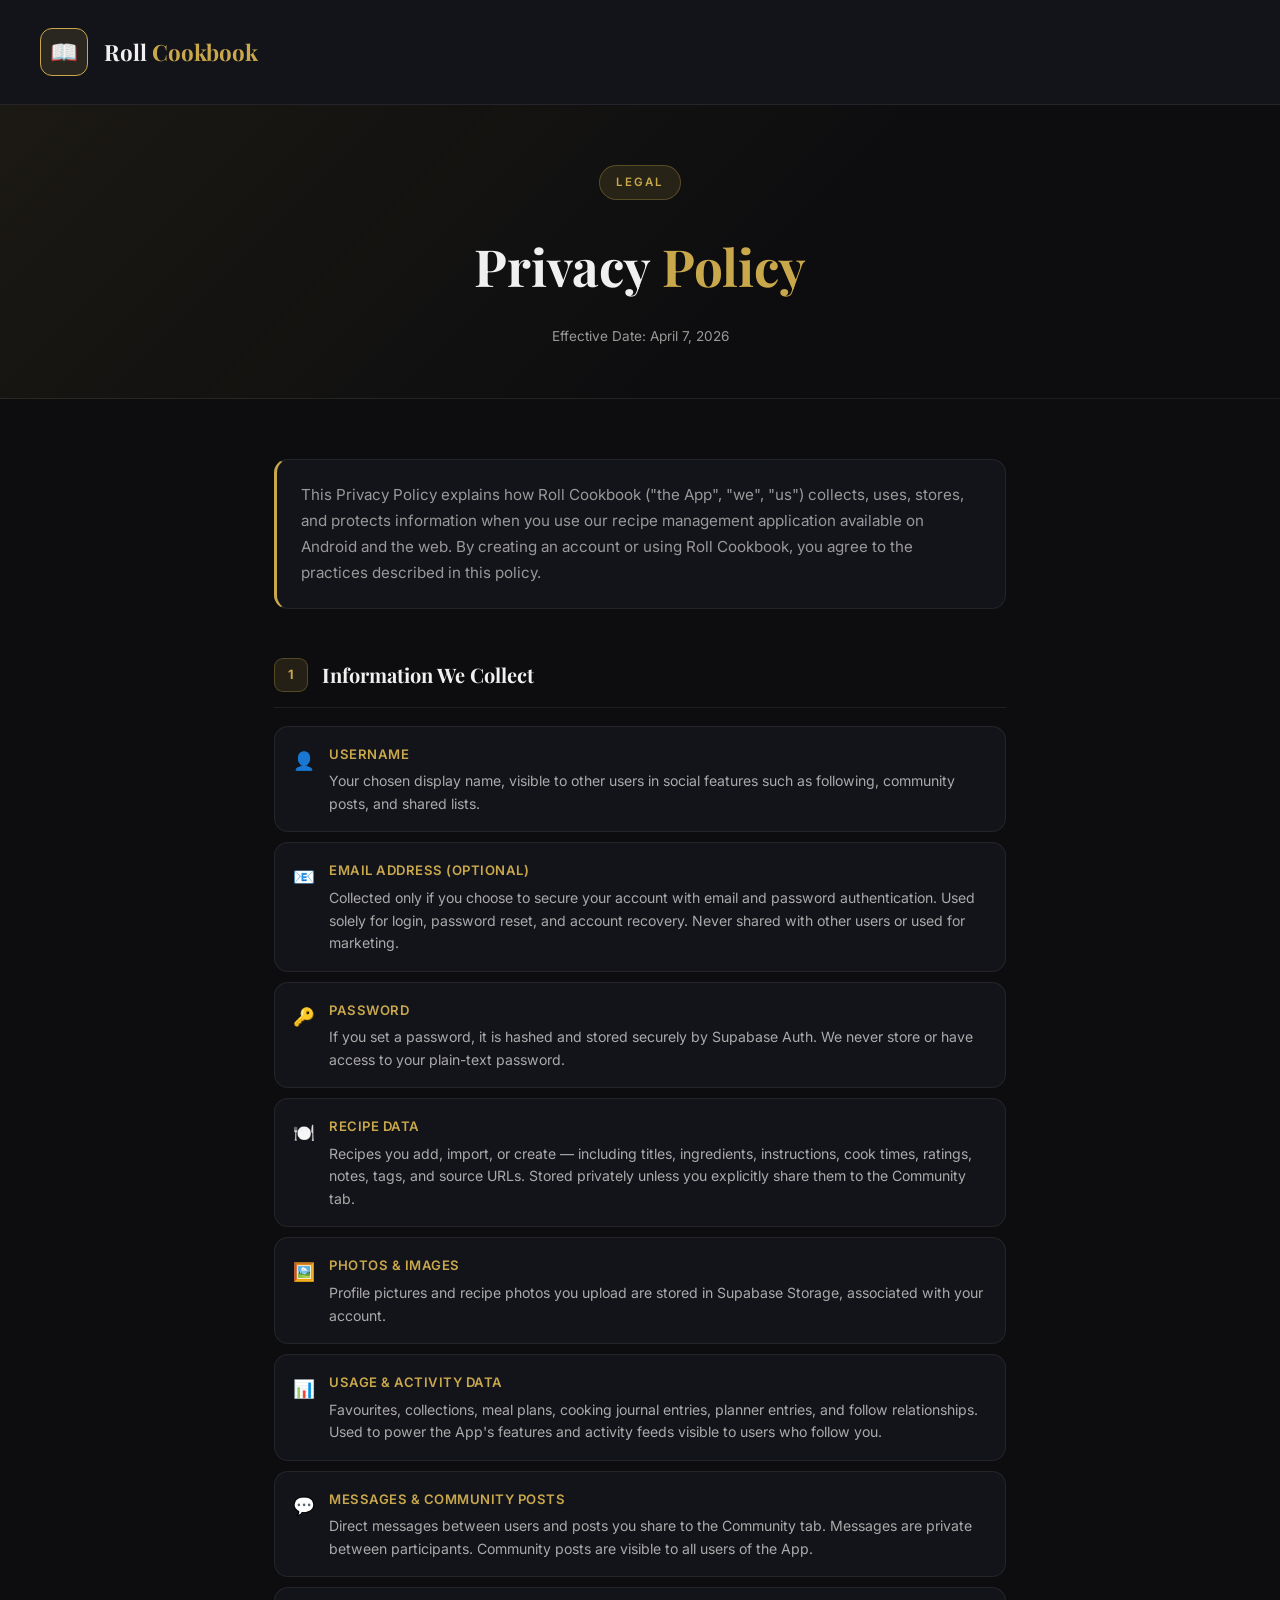
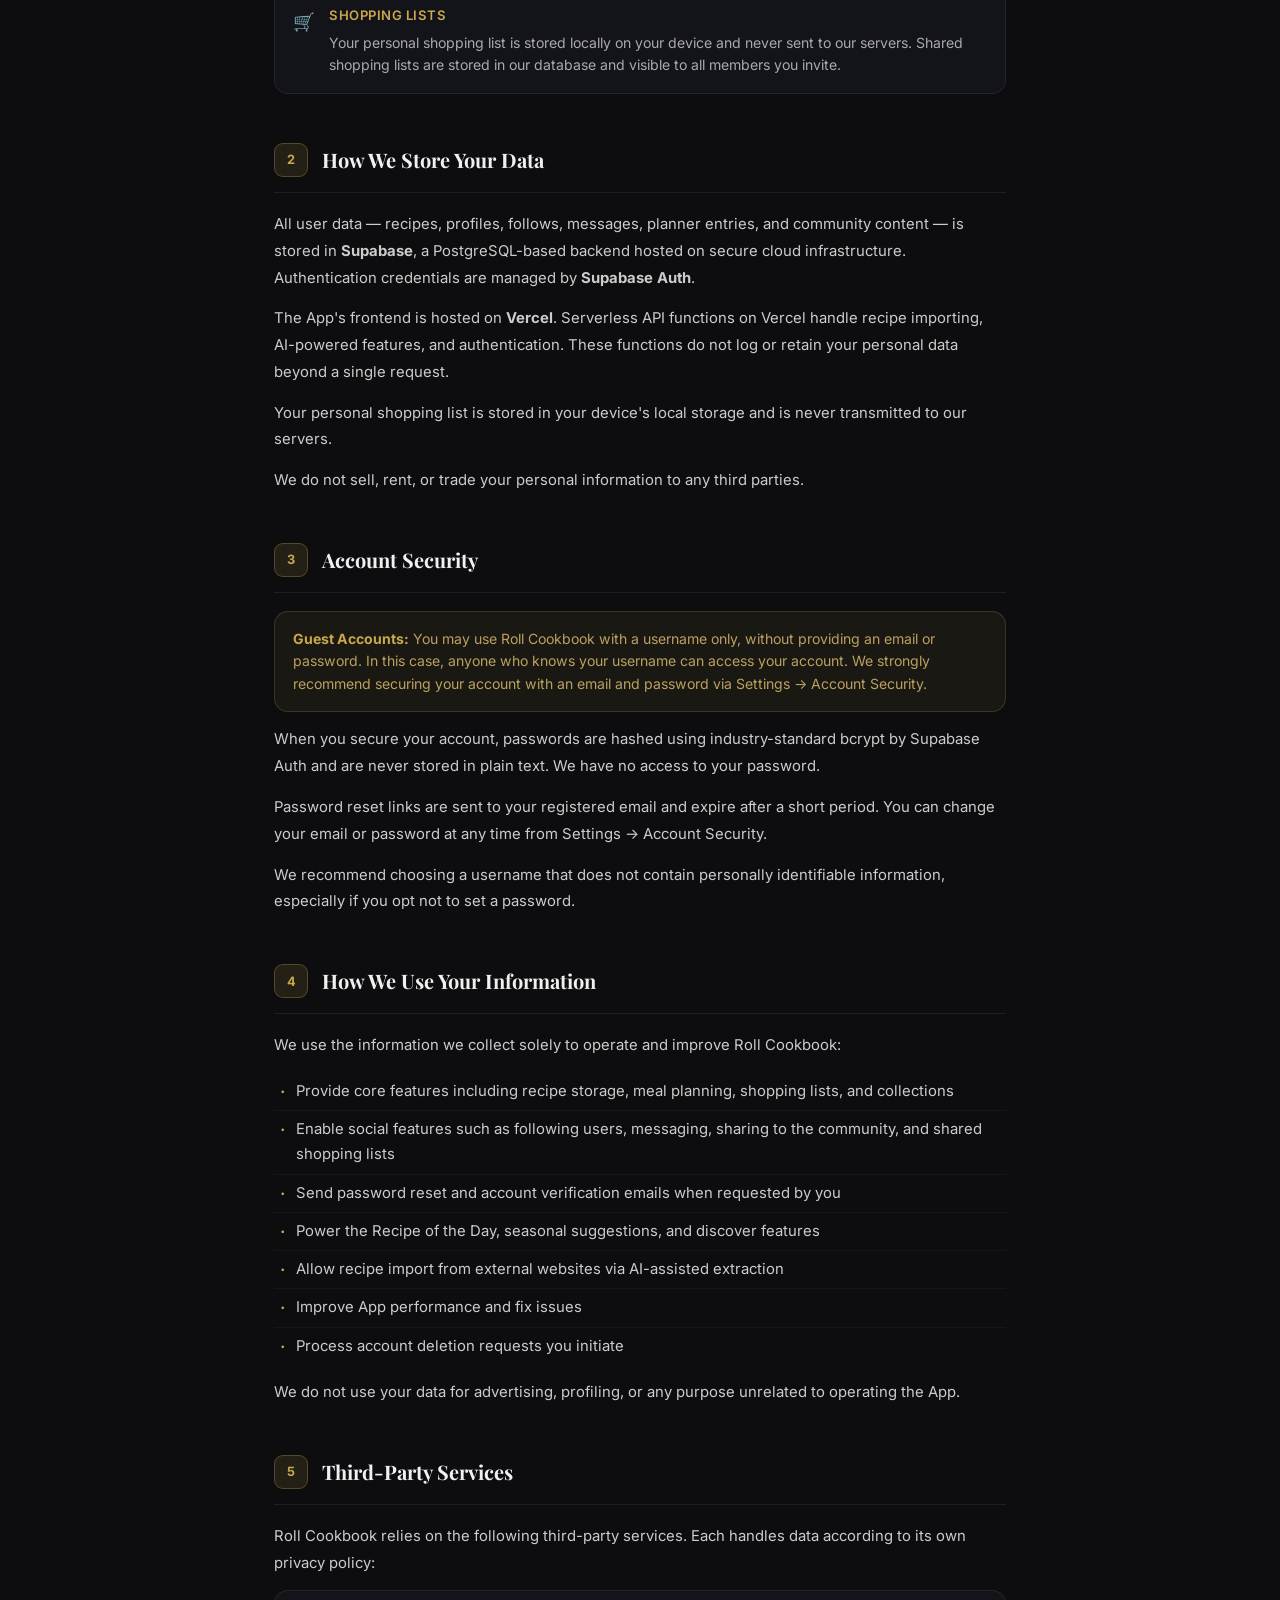
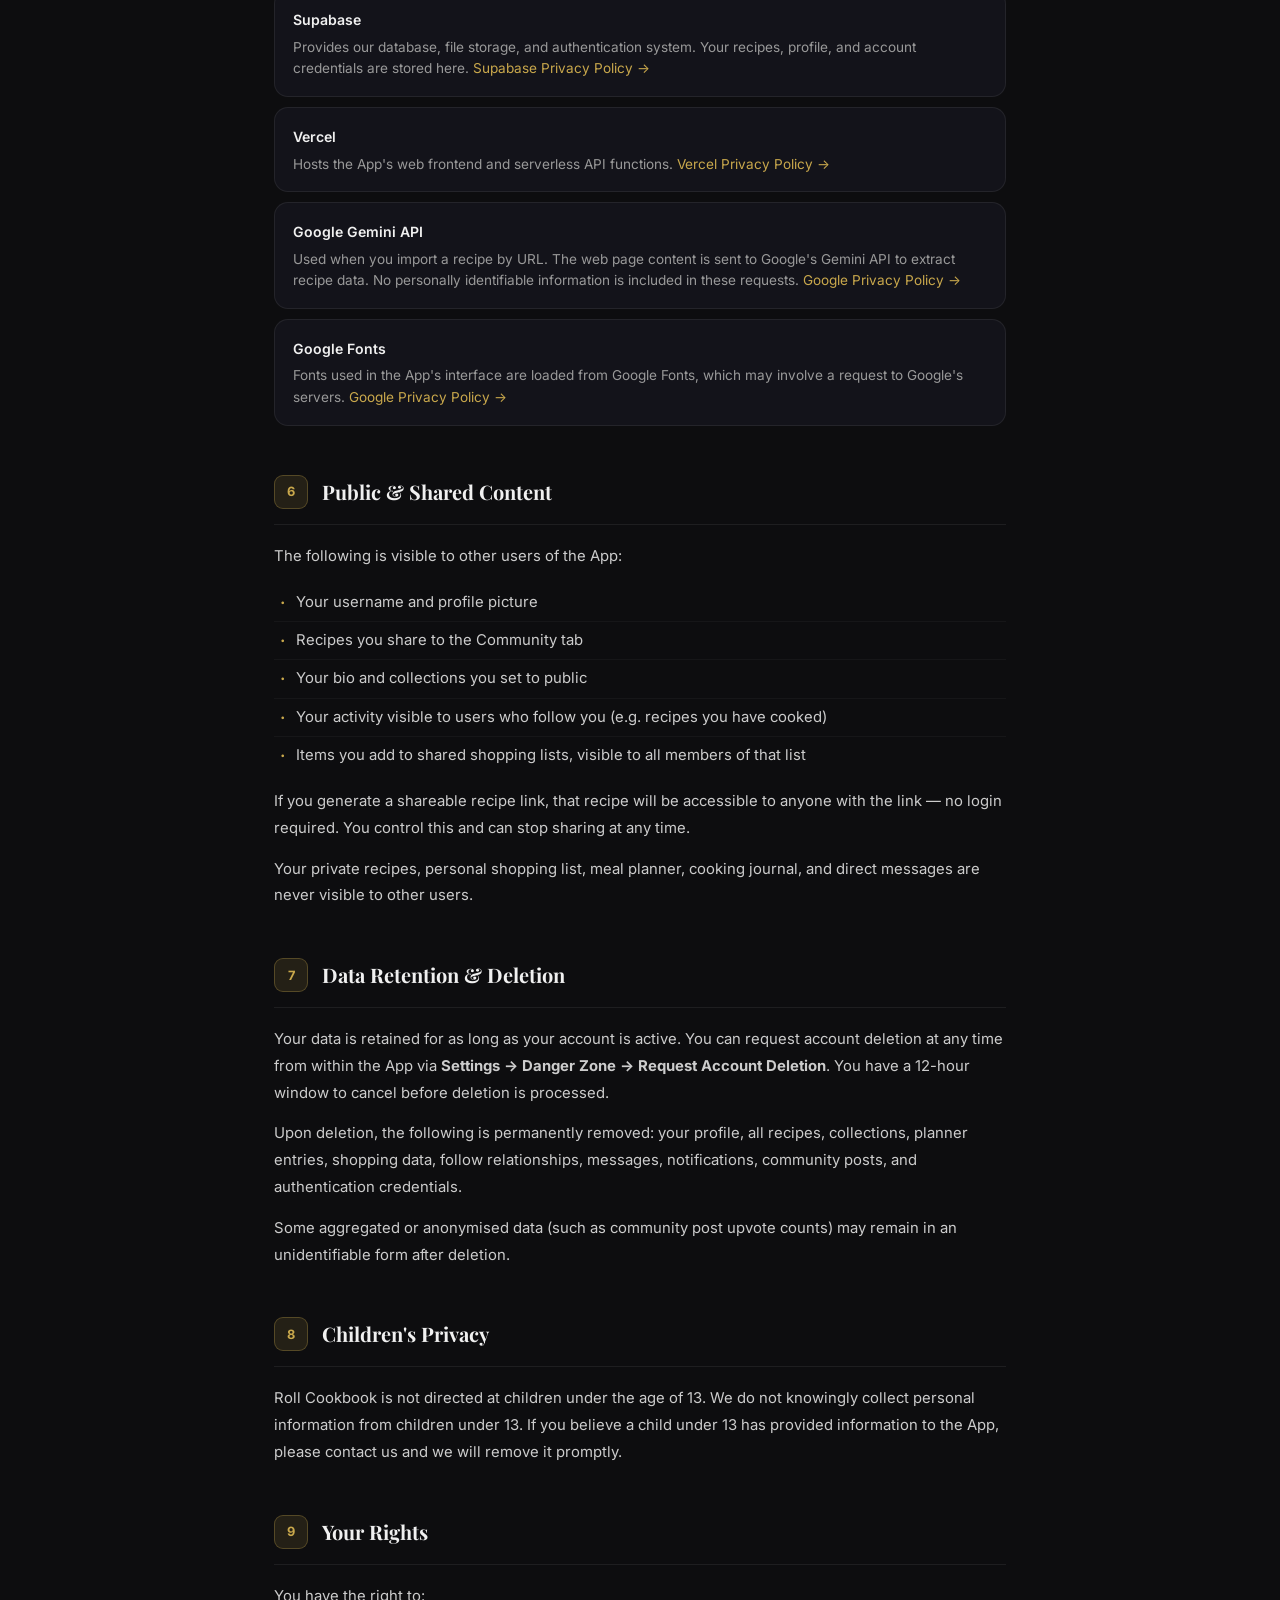
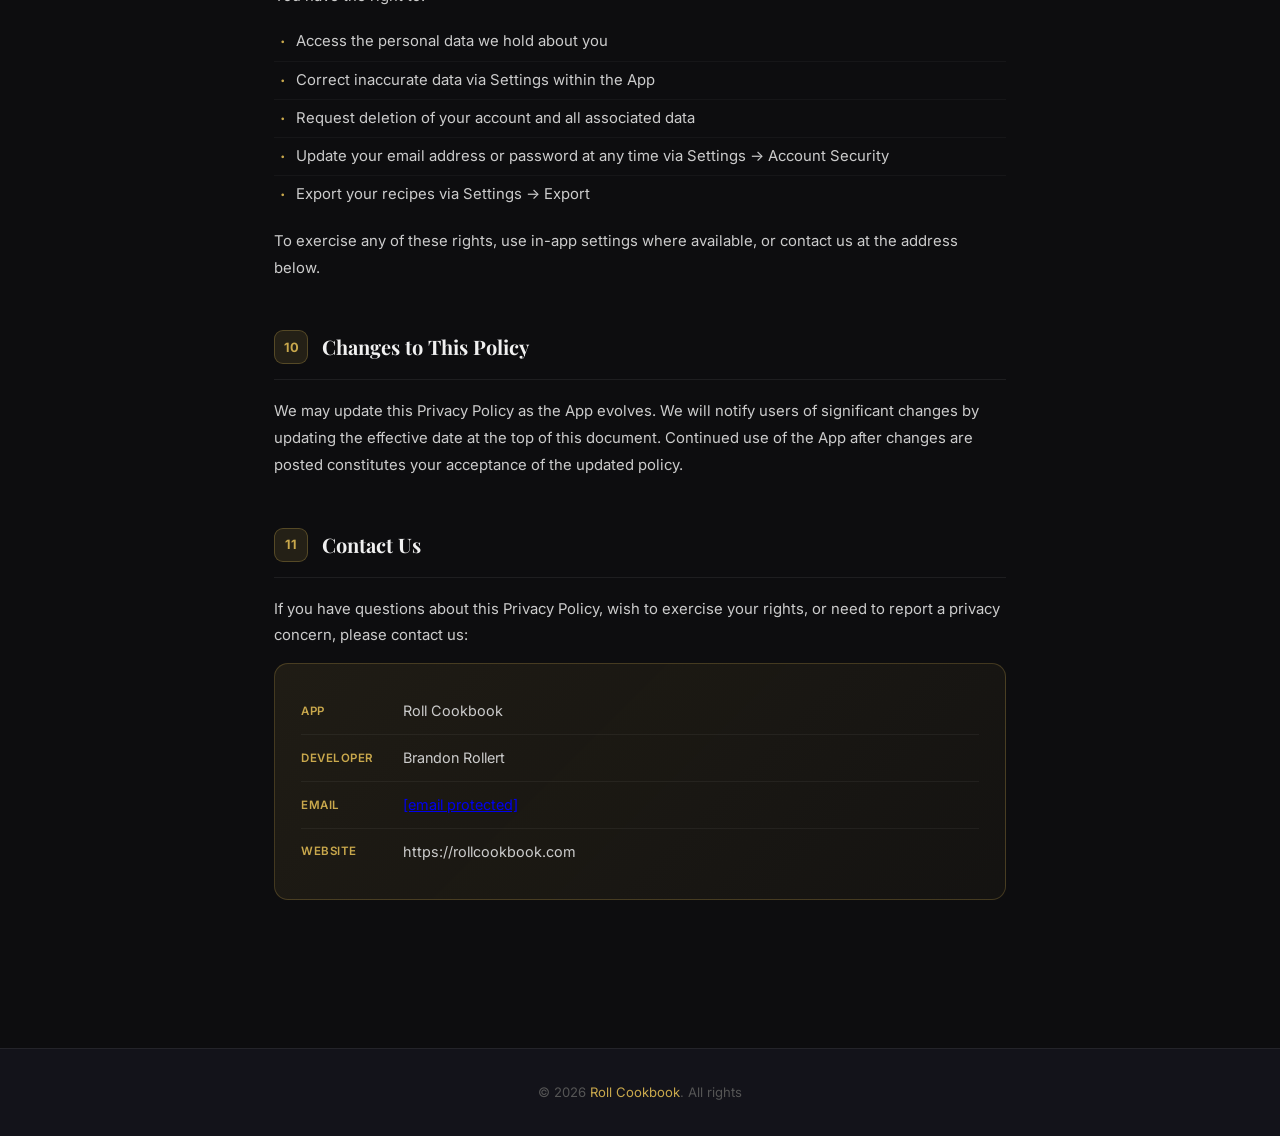
==== commit 23287de5: "Official URL" ====
--- a/privacy_policy.html
+++ b/privacy_policy.html
@@ -183,17 +183,12 @@
     <div class="contact-card">
       <div class="contact-row"><div class="contact-label">App</div><div class="contact-value">Roll Cookbook</div></div>
       <div class="contact-row"><div class="contact-label">Developer</div><div class="contact-value">Brandon Rollert</div></div>
-      <div class="contact-row"><div class="contact-label">Email</div><div class="contact-value">rollert2@gmail.com</div></div>
-      <div class="contact-row"><div class="contact-label">Website</div><div class="contact-value">https://rollcookbook.vercel.app</div></div>
+      <div class="contact-row"><div class="contact-label">Email</div><div class="contact-value"><a href="/cdn-cgi/l/email-protection" class="__cf_email__" data-cfemail="6614090a0a0314125426010b070f0a4805090b">[email&#160;protected]</a></div></div>
+      <div class="contact-row"><div class="contact-label">Website</div><div class="contact-value">https://rollcookbook.com</div></div>
     </div>
   </div>
 
 </div>
 
 <footer class="site-footer">
-  <p>&copy; 2026 <span>Roll Cookbook</span>. All rights reserved.</p>
-  <p style="margin-top:6px;">This policy was last updated on April 7, 2026.</p>
-</footer>
-
-</body>
-</html>+  <p>&copy; 2026 <span>Roll Cookbook</span>. All rights
